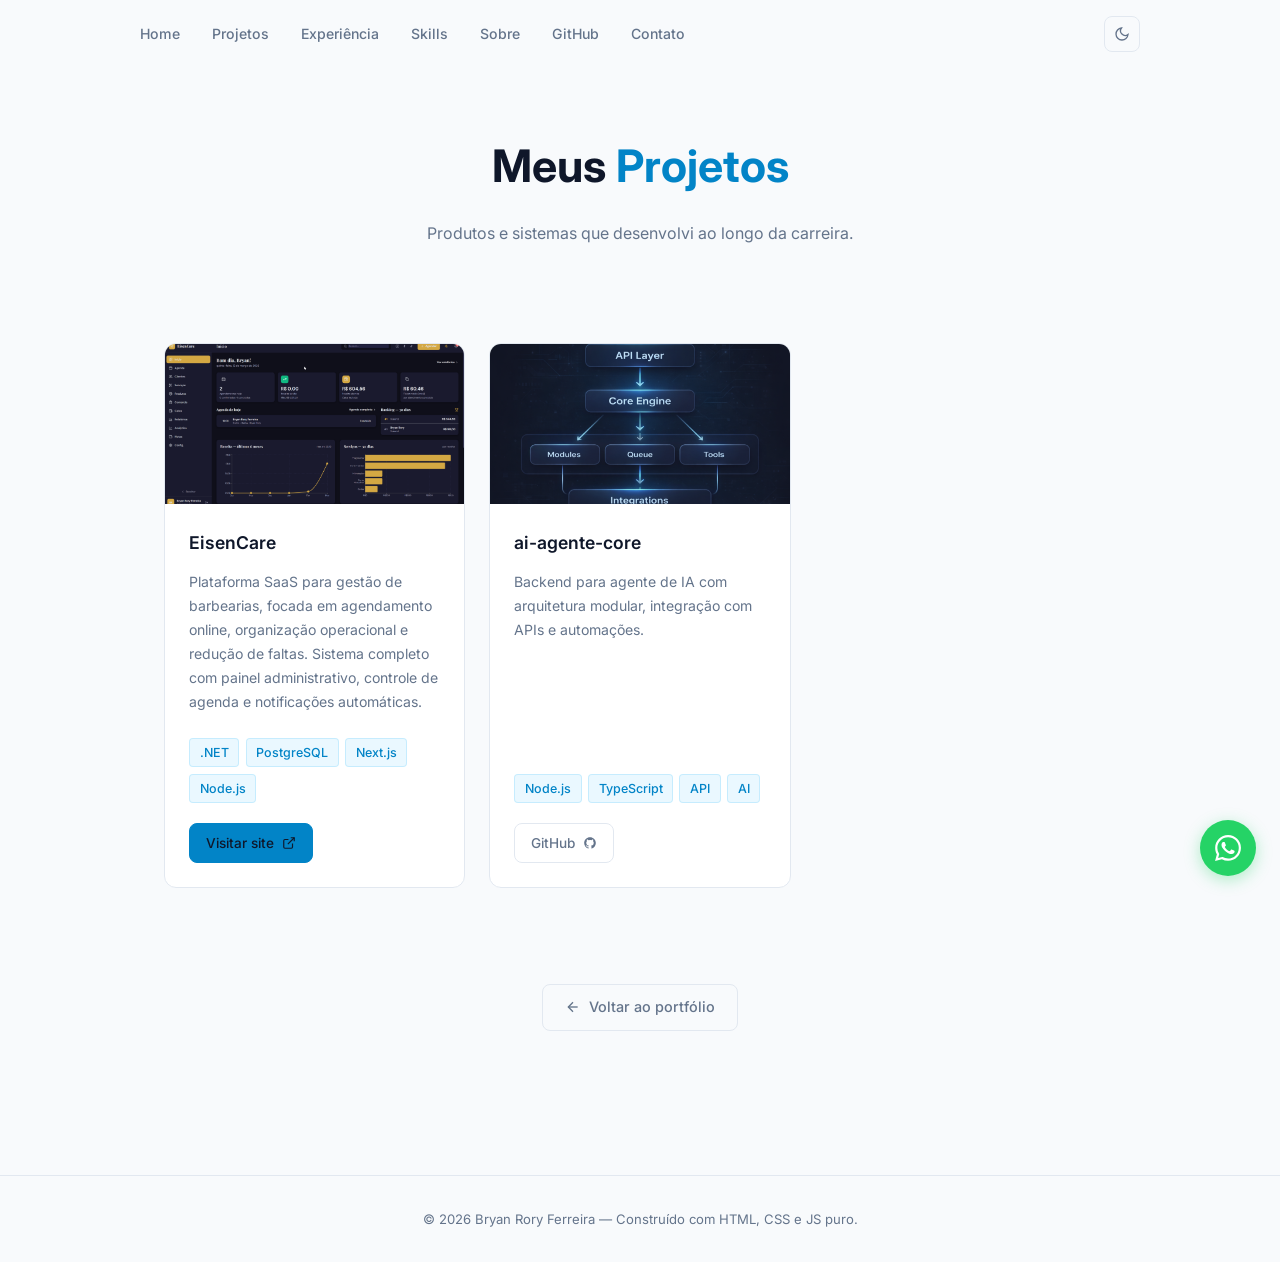
==== projetos.html @ 4fdbcd59 "Add Home link to navbar on all pages" ====
<!DOCTYPE html>
<html lang="pt-BR" data-theme="dark">
<head>
  <meta charset="UTF-8" />
  <meta name="viewport" content="width=device-width, initial-scale=1.0" />
  <meta name="description" content="Projetos de Bryan Rory Ferreira — Engenheiro de Software. Produtos SaaS, sistemas corporativos e mais." />
  <meta name="author" content="Bryan Rory Ferreira" />
  <meta name="keywords" content="projetos, portfólio, engenheiro de software, SaaS, EisenCare, .NET, Next.js, Bryan Rory Ferreira" />
  <meta name="robots" content="index, follow" />
  <link rel="canonical" href="https://bryanrory.github.io/projetos.html" />
  <meta property="og:title" content="Projetos — Bryan Rory Ferreira" />
  <meta property="og:description" content="Projetos de Bryan Rory Ferreira — Engenheiro de Software especializado em .NET, Delphi e SaaS." />
  <meta property="og:type" content="website" />
  <meta property="og:url" content="https://bryanrory.github.io/projetos.html" />
  <meta property="og:image" content="https://bryanrory.github.io/assets/foto.jpg" />
  <title>Projetos — Bryan Rory Ferreira</title>
  <link rel="stylesheet" href="style.css" />
  <link rel="preconnect" href="https://fonts.googleapis.com" />
  <link href="https://fonts.googleapis.com/css2?family=Inter:wght@300;400;500;600;700&display=swap" rel="stylesheet" />
</head>
<body>

  <!-- ===================== NAVBAR ===================== -->
  <nav class="navbar" id="navbar">
    <div class="nav-inner">
      <ul class="nav-links" id="nav-drawer" role="navigation" aria-label="Menu principal">
        <li><a href="index.html">Home</a></li>
        <li><a href="index.html#projetos">Projetos</a></li>
        <li><a href="index.html#experiencia">Experiência</a></li>
        <li><a href="index.html#competencias">Skills</a></li>
        <li><a href="index.html#sobre">Sobre</a></li>
        <li><a href="index.html#github">GitHub</a></li>
        <li><a href="index.html#contato">Contato</a></li>
      </ul>
      <div class="nav-actions">
        <button class="theme-toggle" id="theme-toggle" aria-label="Alternar tema"></button>
        <button class="hamburger" id="hamburger" aria-label="Abrir menu" aria-expanded="false" aria-controls="nav-drawer">
          <span></span><span></span><span></span>
        </button>
      </div>
    </div>
  </nav>
  <div class="nav-overlay" id="nav-overlay" aria-hidden="true"></div>

  <!-- ===================== PAGE HEADER ===================== -->
  <header class="page-header">
    <div class="container">

      <h1 class="fade-in">Meus <span class="highlight">Projetos</span></h1>
      <p class="fade-in">Produtos e sistemas que desenvolvi ao longo da carreira.</p>
    </div>
  </header>

  <!-- ===================== PROJETOS GRID ===================== -->
  <main>
    <section class="section" style="padding-top: 1rem;">
      <div class="container">
        <div class="projects-page-grid">

          <!-- ══════════════════════════════════════════════
               COMO ADICIONAR UM NOVO PROJETO:
               1. Copie um bloco <article class="project-card"> abaixo
               2. Substitua nome, descrição e tecnologias
               3. Se tiver imagem: salve em assets/projetos/nome.png
                  e atualize o src da <img>
               4. Se for produto comercial: use apenas "Visitar site"
               5. Se for open source: adicione botão "GitHub" com o link
               ══════════════════════════════════════════════ -->

          <!-- PROJETO 1 — EisenCare (produto comercial) -->
          <article class="project-card reveal">
            <a href="projetos/eisencare.html" class="project-card-link" aria-label="Ver detalhes do EisenCare"></a>
            <div class="project-img-wrap">
              <img
                src="assets/projetos/eisencare.png"
                alt="EisenCare — Plataforma SaaS para barbearias"
                class="project-img"
                onerror="this.style.display='none'"
              />
              <div class="project-img-placeholder"><span>EC</span></div>
            </div>
            <div class="project-body">
              <h2 class="project-name">EisenCare</h2>
              <p class="project-desc">
                Plataforma SaaS para gestão de barbearias, focada em agendamento online,
                organização operacional e redução de faltas. Sistema completo com painel
                administrativo, controle de agenda e notificações automáticas.
              </p>
              <div class="stack-tags">
                <span class="tag">.NET</span>
                <span class="tag">PostgreSQL</span>
                <span class="tag">Next.js</span>
                <span class="tag">Node.js</span>
              </div>
              <div class="project-links">
                <a href="https://eisencare.com" target="_blank" rel="noopener" class="btn btn-primary btn-sm">
                  Visitar site
                  <svg viewBox="0 0 24 24" fill="none" stroke="currentColor" stroke-width="2" width="14" height="14"><path d="M18 13v6a2 2 0 0 1-2 2H5a2 2 0 0 1-2-2V8a2 2 0 0 1 2-2h6"/><polyline points="15,3 21,3 21,9"/><line x1="10" y1="14" x2="21" y2="3"/></svg>
                </a>
              </div>
            </div>
          </article>

          <!-- PROJETO 2 — ai-agente-core -->
          <article class="project-card reveal">
            <a href="projetos/ai-agente-core.html" class="project-card-link" aria-label="Ver detalhes do ai-agente-core"></a>
            <div class="project-img-wrap">
              <img src="assets/projetos/ai-agente-core.png" alt="ai-agente-core" class="project-img" onerror="this.style.display='none'" />
              <div class="project-img-placeholder"><span>AC</span></div>
            </div>
            <div class="project-body">
              <h2 class="project-name">ai-agente-core</h2>
              <p class="project-desc">
                Backend para agente de IA com arquitetura modular, integração com APIs e automações.
              </p>
              <div class="stack-tags">
                <span class="tag">Node.js</span>
                <span class="tag">TypeScript</span>
                <span class="tag">API</span>
                <span class="tag">AI</span>
              </div>
              <div class="project-links">
                <a href="https://github.com/bryanrory/ai-agente-core" target="_blank" rel="noopener" class="btn btn-outline btn-sm">
                  GitHub
                  <svg viewBox="0 0 24 24" fill="currentColor" width="14" height="14"><path d="M12 2C6.477 2 2 6.477 2 12c0 4.418 2.865 8.166 6.839 9.489.5.09.682-.217.682-.483 0-.237-.009-.868-.013-1.703-2.782.604-3.369-1.34-3.369-1.34-.454-1.154-1.11-1.462-1.11-1.462-.908-.62.069-.608.069-.608 1.003.071 1.531 1.03 1.531 1.03.891 1.529 2.341 1.087 2.91.832.091-.647.349-1.086.635-1.337-2.22-.253-4.555-1.11-4.555-4.943 0-1.091.39-1.984 1.03-2.682-.103-.254-.447-1.27.098-2.646 0 0 .84-.269 2.75 1.025A9.578 9.578 0 0 1 12 6.836c.85.004 1.705.114 2.504.336 1.909-1.294 2.747-1.025 2.747-1.025.546 1.376.202 2.394.1 2.646.64.698 1.026 1.59 1.026 2.682 0 3.841-2.337 4.687-4.565 4.935.359.309.678.919.678 1.852 0 1.336-.012 2.415-.012 2.741 0 .269.18.579.688.481C19.138 20.161 22 16.416 22 12c0-5.523-4.477-10-10-10z"/></svg>
                </a>
              </div>
            </div>
          </article>

        </div>

        <!-- Voltar ao portfólio -->
        <div style="text-align:center; padding: 1rem 0 3rem;">
          <a href="index.html" class="btn btn-outline">
            <svg viewBox="0 0 24 24" fill="none" stroke="currentColor" stroke-width="2" width="16" height="16"><line x1="19" y1="12" x2="5" y2="12"/><polyline points="12,19 5,12 12,5"/></svg>
            Voltar ao portfólio
          </a>
        </div>
      </div>
    </section>
  </main>

  <!-- ===================== BOTÃO FLUTUANTE CONTATO ===================== -->
  <a href="https://wa.me/5547991633210" target="_blank" rel="noopener" class="fab-contact" aria-label="Falar no WhatsApp">
    <svg viewBox="0 0 24 24" fill="currentColor" width="26" height="26"><path d="M17.472 14.382c-.297-.149-1.758-.867-2.03-.967-.273-.099-.471-.148-.67.15-.197.297-.767.966-.94 1.164-.173.199-.347.223-.644.075-.297-.15-1.255-.463-2.39-1.475-.883-.788-1.48-1.761-1.653-2.059-.173-.297-.018-.458.13-.606.134-.133.298-.347.446-.52.149-.174.198-.298.298-.497.099-.198.05-.371-.025-.52-.075-.149-.669-1.612-.916-2.207-.242-.579-.487-.5-.669-.51-.173-.008-.371-.01-.57-.01-.198 0-.52.074-.792.372-.272.297-1.04 1.016-1.04 2.479 0 1.462 1.065 2.875 1.213 3.074.149.198 2.096 3.2 5.077 4.487.709.306 1.262.489 1.694.625.712.227 1.36.195 1.871.118.571-.085 1.758-.719 2.006-1.413.248-.694.248-1.289.173-1.413-.074-.124-.272-.198-.57-.347m-5.421 7.403h-.004a9.87 9.87 0 0 1-5.031-1.378l-.361-.214-3.741.982.998-3.648-.235-.374a9.86 9.86 0 0 1-1.51-5.26c.001-5.45 4.436-9.884 9.888-9.884 2.64 0 5.122 1.03 6.988 2.898a9.825 9.825 0 0 1 2.893 6.994c-.003 5.45-4.437 9.884-9.885 9.884m8.413-18.297A11.815 11.815 0 0 0 12.05 0C5.495 0 .16 5.335.157 11.892c0 2.096.547 4.142 1.588 5.945L.057 24l6.305-1.654a11.882 11.882 0 0 0 5.683 1.448h.005c6.554 0 11.89-5.335 11.893-11.893a11.821 11.821 0 0 0-3.48-8.413z"/></svg>
  </a>

  <!-- ===================== FOOTER ===================== -->
  <footer class="footer">
    <div class="container">
      <p>© <span id="year"></span> Bryan Rory Ferreira — Construído com HTML, CSS e JS puro.</p>
    </div>
  </footer>

  <script src="script.js"></script>
</body>
</html>
---- style.css ----
/* ============================================================
   style.css — Bryan Ferreira Portfolio
   Paleta: fundo #0f172a | cards #1e293b | texto #e2e8f0 | destaque #38bdf8
   ============================================================ */

/* ── Reset & Base ── */
*, *::before, *::after {
  box-sizing: border-box;
  margin: 0;
  padding: 0;
}

:root {
  --bg:        #0f172a;
  --bg-alt:    #111827;
  --card:      #1e293b;
  --card-hover:#243044;
  --border:    #334155;
  --text:      #e2e8f0;
  --text-muted:#94a3b8;
  --accent:    #38bdf8;
  --accent2:   #0ea5e9;
  --radius:    12px;
  --transition: 0.25s ease;
}

html {
  scroll-behavior: smooth;
}

body {
  font-family: 'Inter', system-ui, sans-serif;
  background-color: var(--bg);
  color: var(--text);
  line-height: 1.7;
  font-size: 16px;
  -webkit-font-smoothing: antialiased;
}

a {
  color: inherit;
  text-decoration: none;
}

ul {
  list-style: none;
}

img {
  max-width: 100%;
  display: block;
}

/* ── Scrollbar ── */
::-webkit-scrollbar { width: 6px; }
::-webkit-scrollbar-track { background: var(--bg); }
::-webkit-scrollbar-thumb { background: var(--border); border-radius: 3px; }

/* ── Container ── */
.container {
  max-width: 1000px;
  margin: 0 auto;
  padding: 0 1.5rem;
}

/* ── Sections ── */
.section {
  padding: 6rem 0;
}

.section-alt {
  background-color: var(--bg-alt);
}

.section-title {
  font-size: 1.75rem;
  font-weight: 700;
  margin-bottom: 3rem;
  position: relative;
  display: inline-block;
  color: var(--text);
}

.section-title::after {
  content: '';
  display: block;
  width: 40px;
  height: 3px;
  background: var(--accent);
  margin-top: 0.5rem;
  border-radius: 2px;
}

/* ── Highlight ── */
.highlight {
  color: var(--accent);
}

/* ── Buttons ── */
.btn {
  display: inline-flex;
  align-items: center;
  gap: 0.5rem;
  padding: 0.65rem 1.4rem;
  border-radius: 8px;
  font-size: 0.9rem;
  font-weight: 500;
  cursor: pointer;
  transition: all var(--transition);
  border: 1.5px solid transparent;
  white-space: nowrap;
}

.btn-primary {
  background: var(--accent);
  color: #0f172a;
  border-color: var(--accent);
}

.btn-primary:hover {
  background: var(--accent2);
  border-color: var(--accent2);
  transform: translateY(-2px);
  box-shadow: 0 6px 20px rgba(56, 189, 248, 0.25);
}

.btn-secondary {
  background: transparent;
  color: var(--text);
  border-color: var(--border);
}

.btn-secondary:hover {
  border-color: var(--accent);
  color: var(--accent);
  transform: translateY(-2px);
}

.btn-outline {
  background: transparent;
  color: var(--text-muted);
  border-color: var(--border);
}

.btn-outline:hover {
  border-color: var(--accent);
  color: var(--accent);
  transform: translateY(-2px);
}

/* WhatsApp — verde harmonizado com o tema escuro/claro */
.btn-whatsapp {
  background: transparent;
  color: #25d366;
  border-color: #25d366;
}

.btn-whatsapp:hover {
  background: #25d366;
  color: #0f172a;
  border-color: #25d366;
  transform: translateY(-2px);
  box-shadow: 0 6px 20px rgba(37, 211, 102, 0.25);
}

[data-theme="light"] .btn-whatsapp:hover {
  color: #fff;
}

.btn-sm {
  padding: 0.45rem 1rem;
  font-size: 0.85rem;
}

/* ── Tags / Pills ── */
.tag {
  display: inline-block;
  background: rgba(56, 189, 248, 0.1);
  color: var(--accent);
  border: 1px solid rgba(56, 189, 248, 0.2);
  border-radius: 4px;
  padding: 0.2rem 0.6rem;
  font-size: 0.78rem;
  font-weight: 500;
}

/* ── Reveal animation (scroll) ── */
.reveal {
  opacity: 0;
  transform: translateY(28px);
  transition: opacity 0.55s ease, transform 0.55s ease;
}

.reveal.visible {
  opacity: 1;
  transform: translateY(0);
}

.fade-in {
  animation: fadeInUp 0.8s ease forwards;
}

@keyframes fadeInUp {
  from { opacity: 0; transform: translateY(32px); }
  to   { opacity: 1; transform: translateY(0); }
}

/* ============================================================
   NAVBAR
   ============================================================ */
.navbar {
  position: fixed;
  top: 0;
  left: 0;
  right: 0;
  z-index: 100;
  padding: 1rem 1.5rem;
  transition: background var(--transition), box-shadow var(--transition);
}

.navbar.scrolled {
  background: rgba(15, 23, 42, 0.92);
  backdrop-filter: blur(12px);
  -webkit-backdrop-filter: blur(12px);
  box-shadow: 0 1px 0 var(--border);
}

.nav-inner {
  max-width: 1000px;
  margin: 0 auto;
  display: flex;
  align-items: center;
  justify-content: space-between;
}

.nav-logo {
  font-weight: 700;
  font-size: 1.1rem;
  color: var(--accent);
  letter-spacing: 0.05em;
}

.nav-links {
  display: flex;
  gap: 2rem;
}

.nav-links a {
  color: var(--text-muted);
  font-size: 0.88rem;
  font-weight: 500;
  transition: color var(--transition);
  position: relative;
}

.nav-links a::after {
  content: '';
  position: absolute;
  bottom: -3px;
  left: 0;
  width: 0;
  height: 2px;
  background: var(--accent);
  transition: width var(--transition);
}

.nav-links a:hover,
.nav-links a.active {
  color: var(--text);
}

.nav-links a:hover::after,
.nav-links a.active::after {
  width: 100%;
}

/* Hamburger (mobile) */
.hamburger {
  display: none;
  flex-direction: column;
  gap: 5px;
  background: none;
  border: none;
  cursor: pointer;
  padding: 4px;
  z-index: 201;
}

.hamburger span {
  display: block;
  width: 24px;
  height: 2px;
  background: var(--text);
  border-radius: 2px;
  transition: all var(--transition);
}

.hamburger.open span:nth-child(1) { transform: translateY(7px) rotate(45deg); }
.hamburger.open span:nth-child(2) { opacity: 0; }
.hamburger.open span:nth-child(3) { transform: translateY(-7px) rotate(-45deg); }

/* Drawer overlay */
.nav-overlay {
  position: fixed;
  inset: 0;
  background: rgba(0, 0, 0, 0.45);
  z-index: 199;
  opacity: 0;
  visibility: hidden;
  transition: opacity 0.3s ease, visibility 0.3s ease;
}

.nav-overlay.visible {
  opacity: 1;
  visibility: visible;
}

/* ============================================================
   HERO
   ============================================================ */
.hero {
  min-height: 100vh;
  display: flex;
  flex-direction: column;
  align-items: center;
  justify-content: center;
  padding: 6rem 1.5rem 4rem;
  position: relative;
  overflow: hidden;
}

/* Subtle gradient background */
.hero::before {
  content: '';
  position: absolute;
  top: -100px;
  right: -50px;
  width: 400px;
  height: 400px;
  background: radial-gradient(circle, rgba(56, 189, 248, 0.06) 0%, transparent 70%);
  pointer-events: none;
}

.hero-content {
  max-width: 1000px;
  width: 100%;
  display: flex;
  align-items: center;
  gap: 3.5rem;
}

/* Photo */
.hero-photo-wrap {
  position: relative;
  flex-shrink: 0;
  /* Dimensões explícitas garantem que o wrapper sempre reserve espaço no
     flex row, mesmo quando a <img> está display:none. Sem isso, o wrapper
     colapsa para 0x0 e o placeholder (position:absolute) flutua sobre o texto. */
  width: 160px;
  height: 160px;
}

.hero-photo {
  width: 160px;
  height: 160px;
  border-radius: 50%;
  object-fit: cover;
  border: 3px solid var(--accent);
  position: relative;
  z-index: 1;
}

/* Placeholder shown when photo is missing */
.hero-photo-placeholder {
  width: 160px;
  height: 160px;
  border-radius: 50%;
  background: var(--card);
  border: 3px solid var(--accent);
  display: flex;
  align-items: center;
  justify-content: center;
  font-size: 2rem;
  font-weight: 700;
  color: var(--accent);
  position: absolute;
  top: 0;
  left: 0;
  z-index: 0;
}

/* Hide placeholder if photo loaded */
.hero-photo:not([style*="display:none"]) ~ .hero-photo-placeholder,
.hero-photo:not([style*="display: none"]) ~ .hero-photo-placeholder {
  display: none;
}

/* Text */
.hero-name {
  font-size: clamp(2.2rem, 5vw, 3.2rem);
  font-weight: 700;
  line-height: 1.15;
  margin-bottom: 0.5rem;
}

.hero-tag {
  font-size: 1.1rem;
  color: var(--accent);
  font-weight: 600;
  margin-bottom: 0.25rem;
  letter-spacing: 0.03em;
}

.hero-subtag {
  font-size: 0.82rem;
  color: var(--text-muted);
  font-weight: 400;
  margin-bottom: 1rem;
  font-family: monospace;
  letter-spacing: 0.04em;
}

.hero-desc {
  font-size: 1rem;
  color: var(--text-muted);
  max-width: 520px;
  margin-bottom: 1.25rem;
  line-height: 1.6;
}

/* Authority stats row */
.hero-stats {
  display: flex;
  flex-wrap: wrap;
  align-items: center;
  gap: 0.5rem 0;
  margin-bottom: 2rem;
}

.hero-stat {
  font-size: 0.8rem;
  font-weight: 500;
  color: var(--accent);
  letter-spacing: 0.02em;
  white-space: nowrap;
}

.hero-stat:not(:last-child)::after {
  content: "•";
  margin: 0 0.75rem;
  color: var(--border);
  font-weight: 400;
}

.hero-btns {
  display: flex;
  flex-wrap: wrap;
  gap: 0.75rem;
}

/* Social links row below CTAs */
.hero-social-links {
  display: flex;
  align-items: center;
  gap: 0.75rem;
  margin-top: 1.5rem;
}

.hero-social-links a {
  color: var(--text-muted);
  font-size: 0.85rem;
  font-weight: 500;
  transition: color var(--transition);
  outline-offset: 3px;
}

.hero-social-links a:hover,
.hero-social-links a:focus-visible {
  color: var(--accent);
}

.hero-social-sep {
  color: var(--border);
  font-size: 0.85rem;
  user-select: none;
}

/* Scroll hint */
.hero-scroll-hint {
  position: absolute;
  bottom: 2rem;
  left: 50%;
  transform: translateX(-50%);
  display: flex;
  flex-direction: column;
  align-items: center;
  gap: 0.5rem;
  color: var(--text-muted);
  font-size: 0.72rem;
  letter-spacing: 0.1em;
  text-transform: uppercase;
  opacity: 0.5;
}

.scroll-line {
  width: 1px;
  height: 36px;
  background: linear-gradient(to bottom, var(--text-muted), transparent);
  animation: scrollPulse 1.8s ease-in-out infinite;
}

@keyframes scrollPulse {
  0%, 100% { opacity: 0.4; transform: scaleY(1); }
  50% { opacity: 1; transform: scaleY(1.15); }
}

/* ============================================================
   ABOUT
   ============================================================ */
.about-content {
  display: grid;
  grid-template-columns: 1fr 280px;
  gap: 2rem;
  align-items: start;
}

.about-card {
  background: var(--card);
  border: 1px solid var(--border);
  border-radius: var(--radius);
  padding: 2rem 2.5rem;
  display: flex;
  flex-direction: column;
  gap: 1rem;
}

.about-card p {
  color: var(--text-muted);
  line-height: 1.7;
}

.about-card strong {
  color: var(--text);
  font-weight: 600;
}

/* Stack visual */
.about-stack {
  background: var(--card);
  border: 1px solid var(--border);
  border-radius: var(--radius);
  padding: 1.5rem;
}

.about-stack-title {
  font-size: 0.78rem;
  font-weight: 600;
  color: var(--text-muted);
  text-transform: uppercase;
  letter-spacing: 0.08em;
  margin-bottom: 1rem;
}

.about-stack-grid {
  display: flex;
  flex-wrap: wrap;
  gap: 0.5rem;
}

.about-stack-item {
  font-size: 0.82rem;
  font-weight: 500;
  color: var(--accent);
  background: rgba(56, 189, 248, 0.08);
  border: 1px solid rgba(56, 189, 248, 0.2);
  border-radius: 6px;
  padding: 0.35rem 0.75rem;
}

/* ============================================================
   TIMELINE (Experiência)
   ============================================================ */
.timeline {
  position: relative;
  padding-left: 1.5rem;
}

.timeline::before {
  content: '';
  position: absolute;
  left: 0;
  top: 8px;
  bottom: 0;
  width: 2px;
  background: linear-gradient(to bottom, var(--accent), var(--border));
  border-radius: 1px;
}

.timeline-item {
  position: relative;
  margin-bottom: 2rem;
}

.timeline-item:last-child {
  margin-bottom: 0;
}

.timeline-dot {
  position: absolute;
  left: -1.625rem;
  top: 1.2rem;
  width: 10px;
  height: 10px;
  background: var(--accent);
  border-radius: 50%;
  border: 2px solid var(--bg-alt);
  z-index: 1;
}

.timeline-card {
  background: var(--card);
  border: 1px solid var(--border);
  border-radius: var(--radius);
  padding: 1.5rem 2rem;
  transition: border-color var(--transition), box-shadow var(--transition);
}

.timeline-card:hover {
  border-color: var(--accent);
  box-shadow: 0 0 0 1px rgba(56, 189, 248, 0.1);
}

.timeline-header {
  display: flex;
  align-items: flex-start;
  justify-content: space-between;
  gap: 1rem;
  margin-bottom: 1rem;
}

.timeline-role {
  font-size: 1.05rem;
  font-weight: 600;
  color: var(--text);
}

.timeline-company {
  font-size: 0.9rem;
  color: var(--accent);
  margin-top: 0.15rem;
}

.timeline-period {
  font-size: 0.82rem;
  color: var(--text-muted);
  white-space: nowrap;
  margin-top: 0.2rem;
  font-family: monospace;
}

.timeline-desc {
  list-style: none;
  margin-bottom: 1rem;
}

.timeline-desc li {
  color: var(--text-muted);
  font-size: 0.9rem;
  padding: 0.2rem 0;
  position: relative;
  padding-left: 1rem;
}

.timeline-desc li::before {
  content: '›';
  position: absolute;
  left: 0;
  color: var(--accent);
}

.stack-tags {
  display: flex;
  flex-wrap: wrap;
  gap: 0.4rem;
  margin-top: 0.75rem;
}

/* ============================================================
   PROJECTS
   ============================================================ */
.projects-grid {
  display: grid;
  grid-template-columns: repeat(auto-fill, minmax(300px, 1fr));
  gap: 1.5rem;
}

.project-card {
  background: var(--card);
  border: 1px solid var(--border);
  border-radius: var(--radius);
  overflow: hidden;
  transition: border-color var(--transition), transform var(--transition), box-shadow var(--transition);
  display: flex;
  flex-direction: column;
}

.project-card:hover {
  border-color: var(--accent);
  transform: translateY(-4px);
  box-shadow: 0 12px 32px rgba(0, 0, 0, 0.3);
}

.project-img-wrap {
  position: relative;
  height: 160px;
  overflow: hidden;
  background: var(--bg-alt);
}

.project-img {
  width: 100%;
  height: 100%;
  object-fit: cover;
  position: relative;
  z-index: 1;
}

.project-img-placeholder {
  position: absolute;
  inset: 0;
  display: flex;
  align-items: center;
  justify-content: center;
  background: linear-gradient(135deg, #1e293b 0%, #0f172a 100%);
  font-size: 2rem;
  font-weight: 700;
  color: var(--accent);
  opacity: 0.6;
  z-index: 0;
}

.project-body {
  padding: 1.5rem;
  display: flex;
  flex-direction: column;
  flex: 1;
  gap: 0.75rem;
}

.project-name {
  font-size: 1.1rem;
  font-weight: 600;
  color: var(--text);
}

.project-desc {
  font-size: 0.88rem;
  color: var(--text-muted);
  line-height: 1.7;
  flex: 1;
}

.project-links {
  display: flex;
  gap: 0.5rem;
  margin-top: 0.5rem;
}

/* ============================================================
   SKILLS
   ============================================================ */
.skills-grid {
  display: grid;
  grid-template-columns: repeat(auto-fill, minmax(260px, 1fr));
  gap: 1.25rem;
}

.skill-category {
  background: var(--card);
  border: 1px solid var(--border);
  border-radius: var(--radius);
  padding: 1.5rem;
  transition: border-color var(--transition);
}

.skill-category:hover {
  border-color: var(--accent);
}

.skill-cat-title {
  font-size: 0.9rem;
  font-weight: 600;
  color: var(--text-muted);
  margin-bottom: 1rem;
  text-transform: uppercase;
  letter-spacing: 0.08em;
  display: flex;
  align-items: center;
  gap: 0.4rem;
}

.skill-icon {
  color: var(--accent);
  font-size: 0.85rem;
}

.skill-list {
  display: flex;
  flex-wrap: wrap;
  gap: 0.5rem;
}

.skill-pill {
  display: inline-block;
  background: rgba(56, 189, 248, 0.08);
  color: var(--text);
  border: 1px solid var(--border);
  border-radius: 6px;
  padding: 0.3rem 0.75rem;
  font-size: 0.82rem;
  font-weight: 400;
  transition: all var(--transition);
}

.skill-pill:hover {
  background: rgba(56, 189, 248, 0.15);
  border-color: var(--accent);
  color: var(--accent);
}

/* ============================================================
   CONTACT
   ============================================================ */
.contact-card {
  background: var(--card);
  border: 1px solid var(--border);
  border-radius: var(--radius);
  padding: 2.5rem;
  max-width: 600px;
}

.contact-intro {
  color: var(--text-muted);
  margin-bottom: 2rem;
  line-height: 1.8;
}

.contact-links {
  display: flex;
  flex-direction: column;
  gap: 1rem;
}

.contact-item {
  display: flex;
  align-items: center;
  gap: 1rem;
  color: var(--text-muted);
  font-size: 0.92rem;
  transition: color var(--transition);
}

.contact-item:hover {
  color: var(--accent);
}

.contact-icon {
  width: 40px;
  height: 40px;
  background: var(--bg);
  border: 1px solid var(--border);
  border-radius: 8px;
  display: flex;
  align-items: center;
  justify-content: center;
  flex-shrink: 0;
  transition: border-color var(--transition);
}

.contact-item:hover .contact-icon {
  border-color: var(--accent);
}

/* ============================================================
   FOOTER
   ============================================================ */
.footer {
  padding: 2rem 1.5rem;
  text-align: center;
  border-top: 1px solid var(--border);
  color: var(--text-muted);
  font-size: 0.82rem;
}

/* ============================================================
   FLOATING CONTACT BUTTON (WhatsApp)
   ============================================================ */
.fab-contact {
  position: fixed;
  bottom: 1.5rem;
  right: 1.5rem;
  width: 56px;
  height: 56px;
  border-radius: 50%;
  background: #25d366;
  color: #fff;
  display: flex;
  align-items: center;
  justify-content: center;
  box-shadow: 0 4px 16px rgba(37, 211, 102, 0.35);
  z-index: 90;
  transition: transform 0.25s ease, box-shadow 0.25s ease;
}

.fab-contact:hover {
  transform: translateY(-3px) scale(1.08);
  box-shadow: 0 8px 24px rgba(37, 211, 102, 0.45);
}

.fab-contact:active {
  transform: scale(0.95);
}

/* ============================================================
   RESPONSIVE
   ============================================================ */
@media (max-width: 768px) {
  /* Drawer mobile */
  .nav-links {
    position: fixed;
    top: 0;
    right: -280px;
    width: 280px;
    height: 100%;
    background: var(--bg-alt);
    border-left: 1px solid var(--border);
    flex-direction: column;
    align-items: flex-start;
    justify-content: flex-start;
    gap: 0;
    padding: 5rem 2rem 2rem;
    z-index: 200;
    transition: right 0.3s cubic-bezier(0.4, 0, 0.2, 1);
    overflow-y: auto;
  }

  .nav-links.open {
    right: 0;
  }

  .nav-links li {
    width: 100%;
  }

  .nav-links a {
    display: block;
    padding: 0.85rem 0;
    font-size: 1.05rem;
    border-bottom: 1px solid var(--border);
    width: 100%;
  }

  .nav-links a::after {
    display: none;
  }

  .nav-links a:hover,
  .nav-links a.active {
    color: var(--accent);
  }

  .hamburger {
    display: flex;
  }

  /* Hero mobile */
  .hero-content {
    flex-direction: column;
    text-align: center;
    gap: 2rem;
  }

  .hero-desc {
    max-width: 100%;
  }

  .hero-stats {
    justify-content: center;
  }

  .hero-btns {
    justify-content: center;
  }

  .hero-photo-wrap {
    width: 120px;
    height: 120px;
  }

  .hero-photo,
  .hero-photo-placeholder {
    width: 120px;
    height: 120px;
  }

  /* Timeline mobile */
  .timeline-header {
    flex-direction: column;
  }

  /* About card mobile */
  .about-content {
    grid-template-columns: 1fr;
  }

  .about-card {
    padding: 1.5rem;
  }

  /* Contact card mobile */
  .contact-card {
    padding: 1.5rem;
  }

  .section {
    padding: 4rem 0;
  }
}

@media (max-width: 480px) {
  .hero-name {
    font-size: 2rem;
  }

  .btn {
    font-size: 0.82rem;
    padding: 0.55rem 1.1rem;
  }
}

/* ============================================================
   LIGHT MODE — sobrescreve as variáveis do :root
   ============================================================ */
[data-theme="light"] {
  --bg:        #f8fafc;
  --bg-alt:    #f1f5f9;
  --card:      #ffffff;
  --card-hover:#f8fafc;
  --border:    #e2e8f0;
  --text:      #0f172a;
  --text-muted:#64748b;
  --accent:    #0284c7;
  --accent2:   #0369a1;
}

/* Transição suave ao trocar de tema */
html {
  transition: background-color 0.3s ease;
}

body,
.navbar,
.about-card,
.about-stack,
.timeline-card,
.project-card,
.skill-category,
.contact-card,
.contact-icon,
.section-alt {
  transition:
    background-color 0.3s ease,
    color 0.3s ease,
    border-color 0.3s ease,
    box-shadow 0.3s ease;
}

/* Navbar scrolled no light mode */
[data-theme="light"] .navbar.scrolled {
  background: rgba(248, 250, 252, 0.92);
  box-shadow: 0 1px 0 var(--border);
}

/* Drawer mobile no light mode */
@media (max-width: 768px) {
  [data-theme="light"] .nav-links {
    background: var(--bg-alt);
  }
}

/* Scrollbar light mode */
[data-theme="light"] ::-webkit-scrollbar-track { background: var(--bg-alt); }
[data-theme="light"] ::-webkit-scrollbar-thumb { background: var(--border); }

/* ============================================================
   THEME TOGGLE BUTTON
   ============================================================ */
.nav-actions {
  display: flex;
  align-items: center;
  gap: 0.5rem;
}

.theme-toggle {
  width: 36px;
  height: 36px;
  border-radius: 8px;
  background: transparent;
  border: 1.5px solid var(--border);
  color: var(--text-muted);
  cursor: pointer;
  display: flex;
  align-items: center;
  justify-content: center;
  transition: all var(--transition);
  flex-shrink: 0;
}

.theme-toggle:hover {
  border-color: var(--accent);
  color: var(--accent);
  background: rgba(56, 189, 248, 0.08);
}

[data-theme="light"] .theme-toggle:hover {
  background: rgba(2, 132, 199, 0.08);
}

/* ============================================================
   "VER TODOS OS PROJETOS" LINK
   ============================================================ */
.projects-more {
  text-align: center;
  margin-top: 2.5rem;
}

/* ============================================================
   PÁGINA PROJETOS (projetos.html)
   ============================================================ */
.page-header {
  padding: 8rem 1.5rem 3rem;
  text-align: center;
}

.page-header-tag {
  font-size: 0.88rem;
  color: var(--accent);
  font-family: monospace;
  margin-bottom: 0.75rem;
}

.page-header h1 {
  font-size: clamp(1.8rem, 4vw, 2.8rem);
  font-weight: 700;
  margin-bottom: 1rem;
}

.page-header p {
  color: var(--text-muted);
  max-width: 500px;
  margin: 0 auto;
}

.projects-page-grid {
  display: grid;
  grid-template-columns: repeat(auto-fill, minmax(300px, 1fr));
  gap: 1.5rem;
  padding: 2rem 0 5rem;
}

/* ============================================================
   PROJECT DETAIL PAGE (vertical layout)
   ============================================================ */
.project-detail-grid {
  display: grid;
  grid-template-columns: 1.4fr 1fr;
  gap: 2.5rem;
  align-items: start;
}

.project-detail-left,
.project-detail-right {
  display: flex;
  flex-direction: column;
  gap: 1.25rem;
}

@media (max-width: 768px) {
  .project-detail-grid {
    grid-template-columns: 1fr;
    gap: 2rem;
  }
}

.project-detail-subtitle {
  font-size: 1rem;
  font-weight: 600;
  color: var(--text);
}

.project-detail-desc {
  color: var(--text-muted);
  line-height: 1.7;
  font-size: 0.95rem;
}

.project-detail-features {
  list-style: none;
  display: flex;
  flex-direction: column;
  gap: 0.4rem;
}

.project-detail-features li {
  color: var(--text-muted);
  font-size: 0.9rem;
  padding-left: 1rem;
  position: relative;
}

.project-detail-features li::before {
  content: '›';
  position: absolute;
  left: 0;
  color: var(--accent);
}

.project-detail-actions {
  display: flex;
  flex-wrap: wrap;
  gap: 0.75rem;
  margin-top: 1rem;
}

/* Wider container for carousel */
.container-wide {
  max-width: 1200px;
  margin: 0 auto;
  padding: 0 1.5rem;
}

/* Clickable project card overlay */
.project-card-link {
  position: absolute;
  inset: 0;
  z-index: 2;
}

.project-card-link:focus-visible {
  outline: 2px solid var(--accent);
  outline-offset: -2px;
  border-radius: var(--radius);
}

.project-card {
  position: relative;
}

.project-card .project-links {
  position: relative;
  z-index: 3;
}

/* ============================================================
   PROJECT CAROUSEL (image slider in detail page)
   ============================================================ */
.project-carousel {
  position: relative;
  user-select: none;
}

.carousel-slides {
  position: relative;
  overflow: hidden;
  border-radius: var(--radius);
  background: var(--bg-alt);
  border: 1px solid var(--border);
  box-shadow: 0 8px 32px rgba(0, 0, 0, 0.2);
}

.carousel-slide {
  display: none;
}

.carousel-slide.active {
  display: block;
}

.carousel-slide img {
  width: 100%;
  display: block;
  cursor: pointer;
  transition: transform 0.3s ease;
}

.carousel-slide img:hover {
  transform: scale(1.015);
}

.carousel-btn {
  position: absolute;
  top: calc(50% - 22px);
  width: 44px;
  height: 44px;
  border-radius: 50%;
  background: rgba(15, 23, 42, 0.75);
  border: 1px solid var(--border);
  color: var(--text);
  cursor: pointer;
  display: flex;
  align-items: center;
  justify-content: center;
  transition: all var(--transition);
  z-index: 2;
}

.carousel-btn:hover {
  background: var(--accent);
  color: #0f172a;
  border-color: var(--accent);
  transform: scale(1.1);
}

.carousel-prev {
  left: 0.75rem;
}

.carousel-next {
  right: 0.75rem;
}

.carousel-footer {
  margin-top: 1rem;
}

.carousel-dots {
  display: flex;
  justify-content: center;
  gap: 0.5rem;
}

.carousel-dot {
  width: 8px;
  height: 8px;
  border-radius: 50%;
  background: var(--border);
  border: none;
  cursor: pointer;
  padding: 0;
  transition: all var(--transition);
}

.carousel-dot.active {
  background: var(--accent);
  transform: scale(1.3);
}

.carousel-caption {
  font-size: 0.85rem;
  color: var(--text-muted);
  text-align: center;
  margin-top: 0.5rem;
}

[data-theme="light"] .carousel-btn {
  background: rgba(255, 255, 255, 0.85);
}

/* ============================================================
   LIGHTBOX (fullscreen image viewer)
   ============================================================ */
.lightbox {
  position: fixed;
  inset: 0;
  z-index: 1000;
  background: rgba(0, 0, 0, 0.92);
  display: flex;
  flex-direction: column;
  align-items: center;
  justify-content: center;
  padding: 2rem;
  opacity: 0;
  visibility: hidden;
  transition: opacity 0.3s ease, visibility 0.3s ease;
}

.lightbox.open {
  opacity: 1;
  visibility: visible;
}

.lightbox-img {
  max-width: 92vw;
  max-height: 82vh;
  object-fit: contain;
  border-radius: var(--radius);
  box-shadow: 0 16px 64px rgba(0, 0, 0, 0.5);
  transform: scale(0.92);
  transition: transform 0.3s ease;
}

.lightbox.open .lightbox-img {
  transform: scale(1);
}

.lightbox-caption {
  color: #e2e8f0;
  font-size: 0.9rem;
  margin-top: 1rem;
  text-align: center;
}

.lightbox-close {
  position: absolute;
  top: 1.25rem;
  right: 1.25rem;
  width: 44px;
  height: 44px;
  border-radius: 50%;
  background: rgba(255, 255, 255, 0.1);
  border: 1px solid rgba(255, 255, 255, 0.2);
  color: #e2e8f0;
  cursor: pointer;
  display: flex;
  align-items: center;
  justify-content: center;
  transition: all var(--transition);
  z-index: 1001;
}

.lightbox-close:hover {
  background: rgba(255, 255, 255, 0.2);
  transform: scale(1.1);
}

/* ============================================================
   GITHUB SECTION
   ============================================================ */
.github-repo-header {
  display: flex;
  align-items: center;
  gap: 0.5rem;
  margin-bottom: 0;
}

.github-repo-icon {
  color: var(--text-muted);
  flex-shrink: 0;
}

.github-repo-meta {
  display: flex;
  flex-wrap: wrap;
  align-items: center;
  gap: 0.75rem;
  font-size: 0.8rem;
  color: var(--text-muted);
}

.github-lang {
  display: flex;
  align-items: center;
  gap: 0.35rem;
}

.github-lang-dot {
  width: 10px;
  height: 10px;
  border-radius: 50%;
  display: inline-block;
  flex-shrink: 0;
}

.github-stars {
  display: flex;
  align-items: center;
  gap: 0.3rem;
}

.github-updated {
  display: flex;
  align-items: center;
  gap: 0.3rem;
  flex-wrap: wrap;
}

.github-commit-msg {
  font-style: italic;
  opacity: 0.7;
  font-size: 0.76rem;
  max-width: 180px;
  overflow: hidden;
  text-overflow: ellipsis;
  white-space: nowrap;
}

.github-loading {
  grid-column: 1 / -1;
  text-align: center;
  color: var(--text-muted);
  font-size: 0.9rem;
  padding: 3rem 0;
  opacity: 0.7;
}

.github-error {
  grid-column: 1 / -1;
  text-align: center;
  color: var(--text-muted);
  font-size: 0.9rem;
  padding: 3rem 0;
}
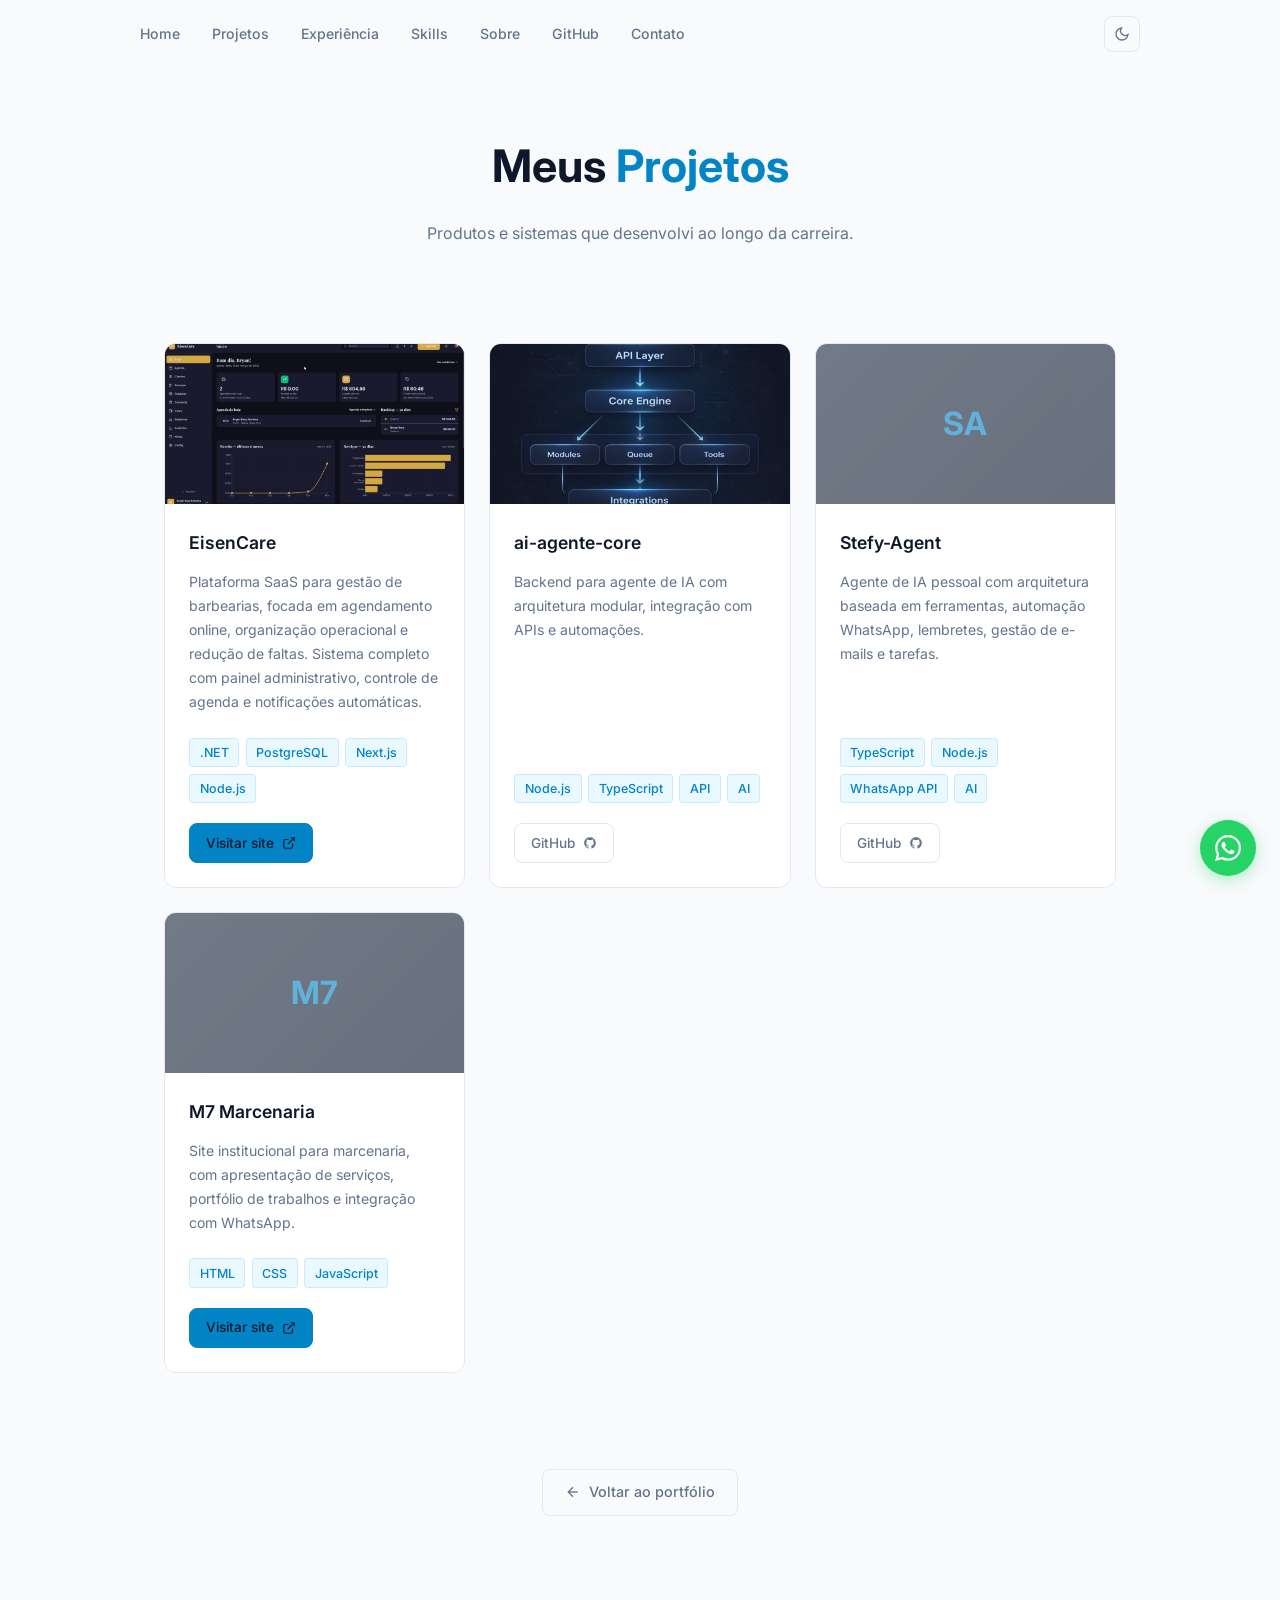
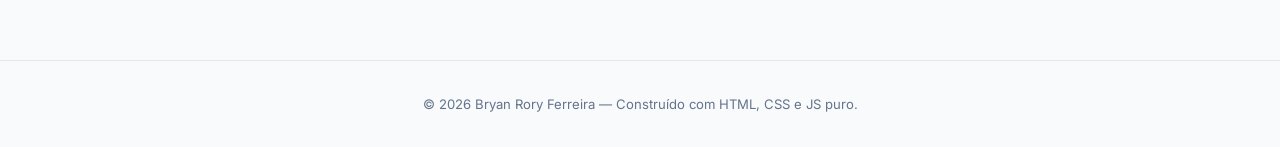
==== commit 4ff81626: "Add Stefy-Agent and M7 Marcenaria projects to portfolio" ====
--- a/projetos.html
+++ b/projetos.html
@@ -128,6 +128,61 @@
             </div>
           </article>
 
+          <!-- PROJETO 3 — Stefy-Agent (open source) -->
+          <article class="project-card reveal">
+            <a href="projetos/stefy-agent.html" class="project-card-link" aria-label="Ver detalhes do Stefy-Agent"></a>
+            <div class="project-img-wrap">
+              <img src="assets/projetos/stefy-agent.png" alt="Stefy-Agent" class="project-img" onerror="this.style.display='none'" />
+              <div class="project-img-placeholder"><span>SA</span></div>
+            </div>
+            <div class="project-body">
+              <h2 class="project-name">Stefy-Agent</h2>
+              <p class="project-desc">
+                Agente de IA pessoal com arquitetura baseada em ferramentas, automação WhatsApp,
+                lembretes, gestão de e-mails e tarefas.
+              </p>
+              <div class="stack-tags">
+                <span class="tag">TypeScript</span>
+                <span class="tag">Node.js</span>
+                <span class="tag">WhatsApp API</span>
+                <span class="tag">AI</span>
+              </div>
+              <div class="project-links">
+                <a href="https://github.com/bryanrory/Stefy-Agent" target="_blank" rel="noopener" class="btn btn-outline btn-sm">
+                  GitHub
+                  <svg viewBox="0 0 24 24" fill="currentColor" width="14" height="14"><path d="M12 2C6.477 2 2 6.477 2 12c0 4.418 2.865 8.166 6.839 9.489.5.09.682-.217.682-.483 0-.237-.009-.868-.013-1.703-2.782.604-3.369-1.34-3.369-1.34-.454-1.154-1.11-1.462-1.11-1.462-.908-.62.069-.608.069-.608 1.003.071 1.531 1.03 1.531 1.03.891 1.529 2.341 1.087 2.91.832.091-.647.349-1.086.635-1.337-2.22-.253-4.555-1.11-4.555-4.943 0-1.091.39-1.984 1.03-2.682-.103-.254-.447-1.27.098-2.646 0 0 .84-.269 2.75 1.025A9.578 9.578 0 0 1 12 6.836c.85.004 1.705.114 2.504.336 1.909-1.294 2.747-1.025 2.747-1.025.546 1.376.202 2.394.1 2.646.64.698 1.026 1.59 1.026 2.682 0 3.841-2.337 4.687-4.565 4.935.359.309.678.919.678 1.852 0 1.336-.012 2.415-.012 2.741 0 .269.18.579.688.481C19.138 20.161 22 16.416 22 12c0-5.523-4.477-10-10-10z"/></svg>
+                </a>
+              </div>
+            </div>
+          </article>
+
+          <!-- PROJETO 4 — M7 Marcenaria (produto comercial) -->
+          <article class="project-card reveal">
+            <a href="projetos/m7marcenaria.html" class="project-card-link" aria-label="Ver detalhes do M7 Marcenaria"></a>
+            <div class="project-img-wrap">
+              <img src="assets/projetos/m7marcenaria.png" alt="M7 Marcenaria — Site institucional" class="project-img" onerror="this.style.display='none'" />
+              <div class="project-img-placeholder"><span>M7</span></div>
+            </div>
+            <div class="project-body">
+              <h2 class="project-name">M7 Marcenaria</h2>
+              <p class="project-desc">
+                Site institucional para marcenaria, com apresentação de serviços,
+                portfólio de trabalhos e integração com WhatsApp.
+              </p>
+              <div class="stack-tags">
+                <span class="tag">HTML</span>
+                <span class="tag">CSS</span>
+                <span class="tag">JavaScript</span>
+              </div>
+              <div class="project-links">
+                <a href="https://m7marcenaria.com" target="_blank" rel="noopener" class="btn btn-primary btn-sm">
+                  Visitar site
+                  <svg viewBox="0 0 24 24" fill="none" stroke="currentColor" stroke-width="2" width="14" height="14"><path d="M18 13v6a2 2 0 0 1-2 2H5a2 2 0 0 1-2-2V8a2 2 0 0 1 2-2h6"/><polyline points="15,3 21,3 21,9"/><line x1="10" y1="14" x2="21" y2="3"/></svg>
+                </a>
+              </div>
+            </div>
+          </article>
+
         </div>
 
         <!-- Voltar ao portfólio -->
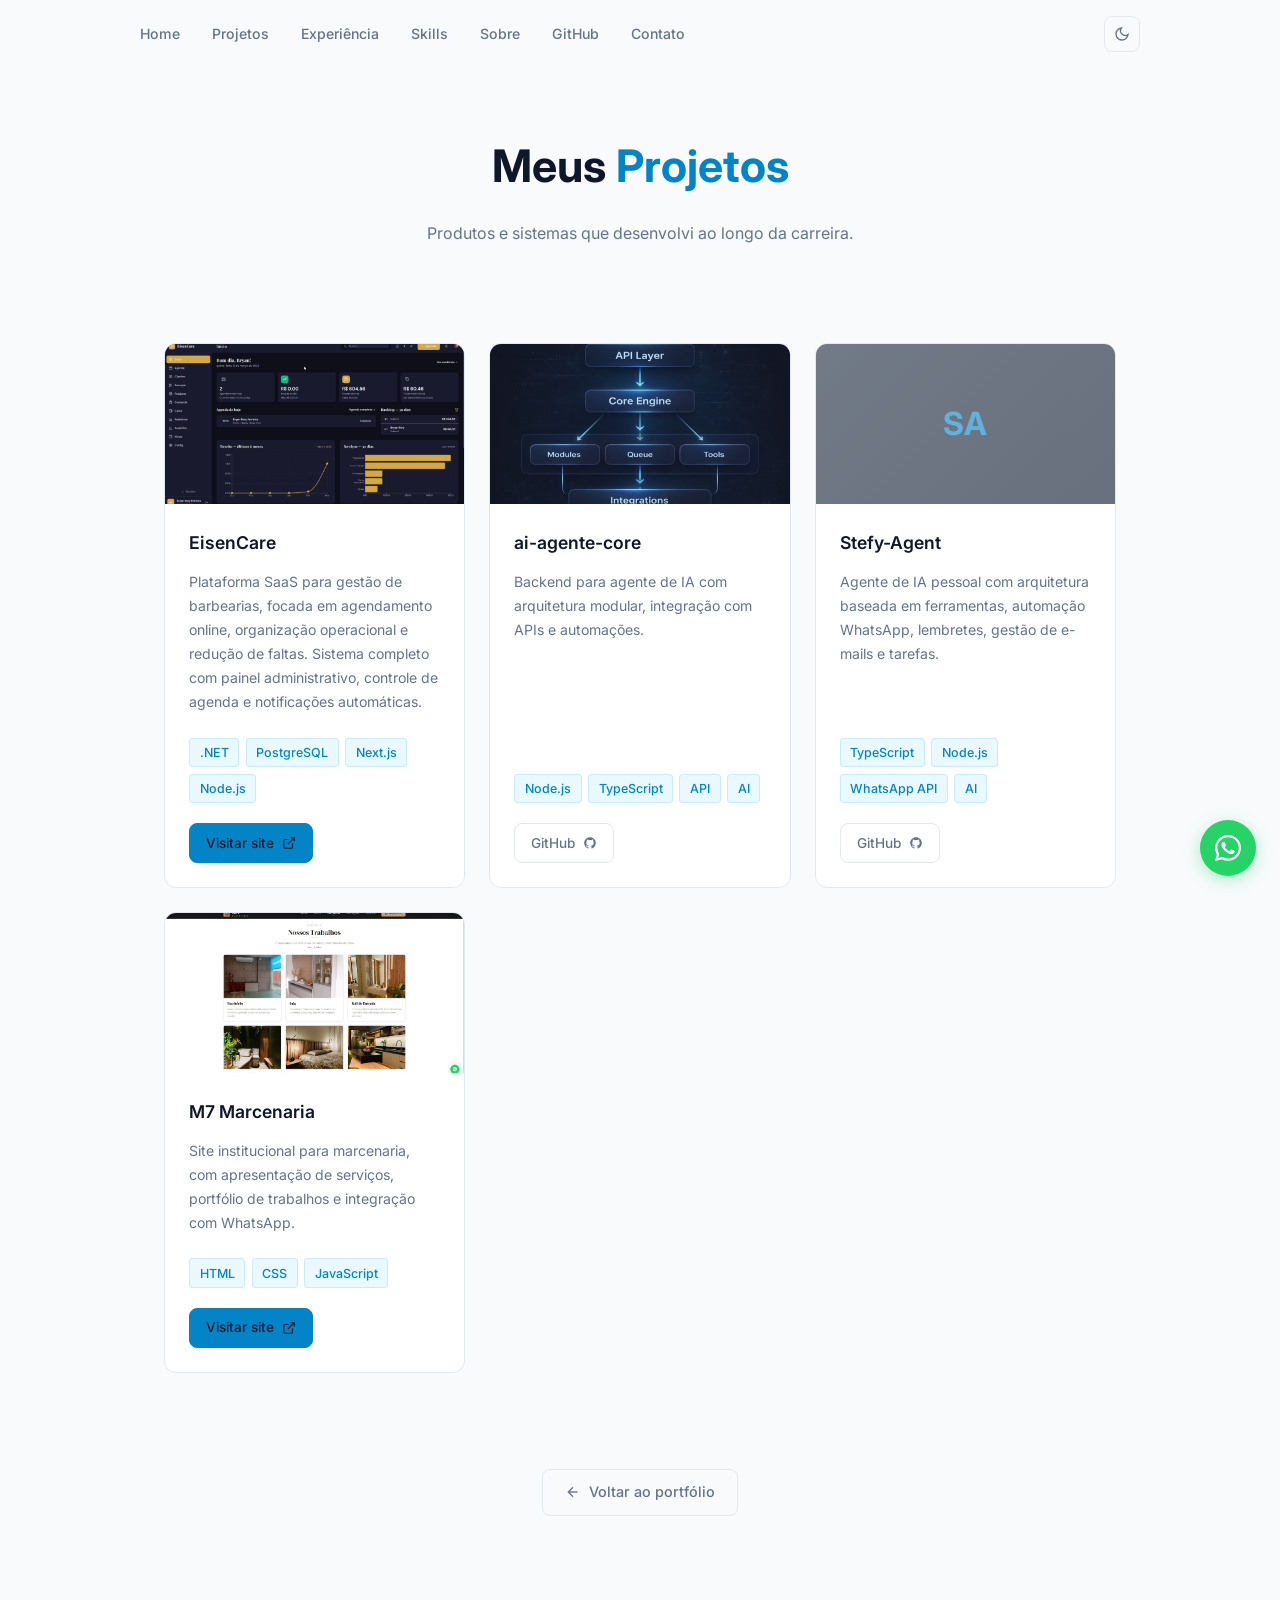
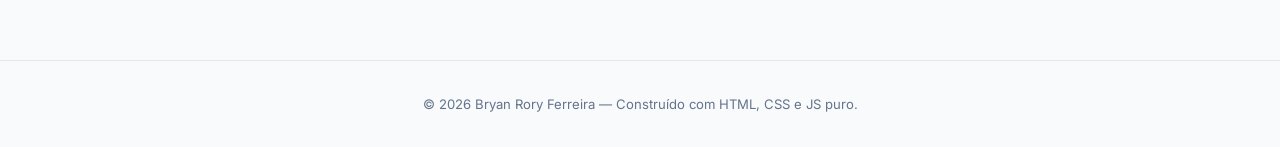
==== commit 6c11f054: "Add M7 Marcenaria carousel with portfolio and reviews screenshots" ====
--- a/projetos.html
+++ b/projetos.html
@@ -160,7 +160,7 @@
           <article class="project-card reveal">
             <a href="projetos/m7marcenaria.html" class="project-card-link" aria-label="Ver detalhes do M7 Marcenaria"></a>
             <div class="project-img-wrap">
-              <img src="assets/projetos/m7marcenaria.png" alt="M7 Marcenaria — Site institucional" class="project-img" onerror="this.style.display='none'" />
+              <img src="assets/projetos/m7marcenaria/portfolio-trabalhos.jpg" alt="M7 Marcenaria — Site institucional" class="project-img" onerror="this.style.display='none'" />
               <div class="project-img-placeholder"><span>M7</span></div>
             </div>
             <div class="project-body">
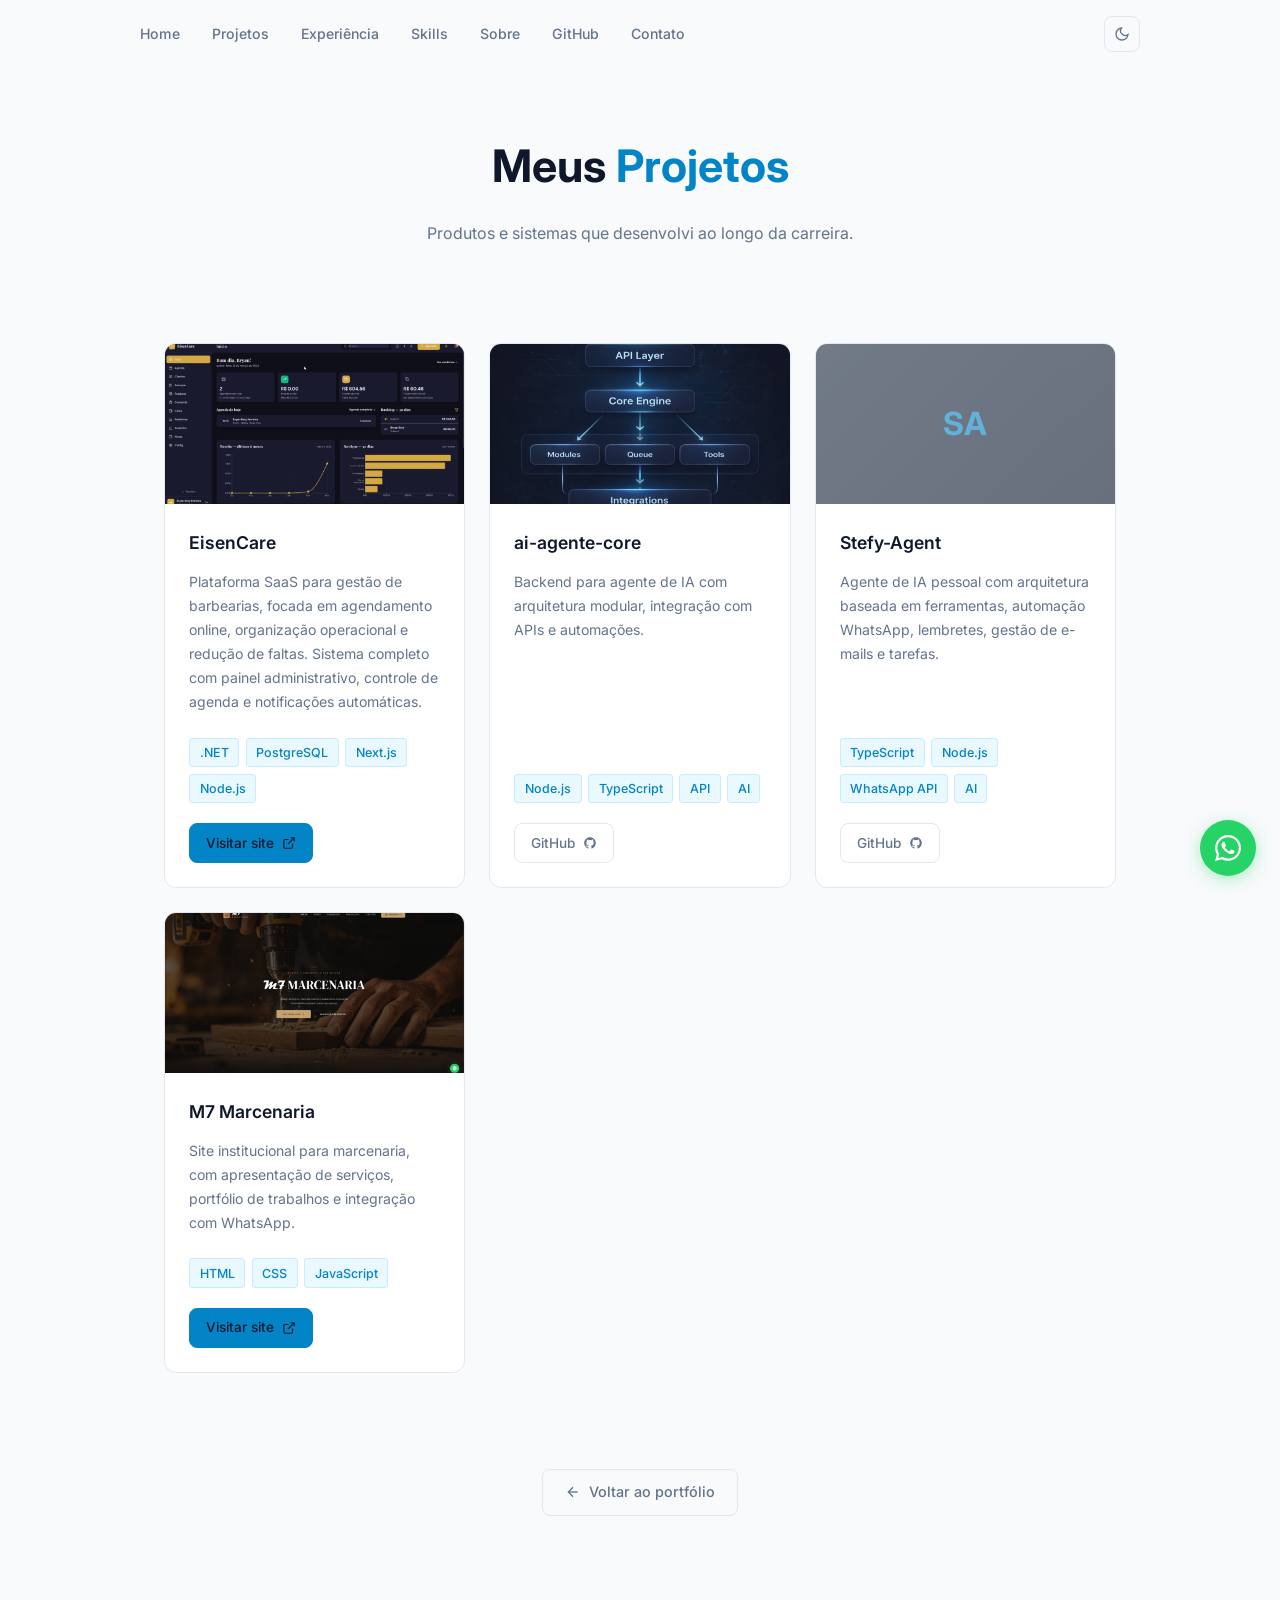
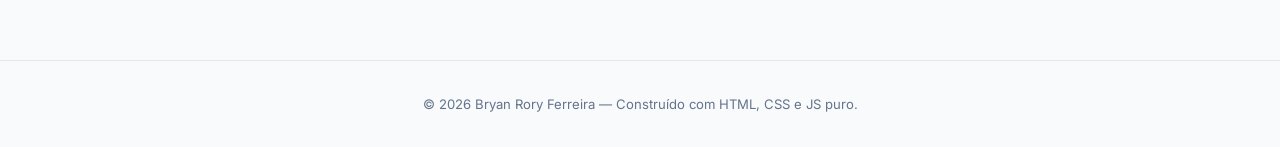
==== commit 5b98c0be: "Set m7marcenaria.png as main image in carousel and cards" ====
--- a/projetos.html
+++ b/projetos.html
@@ -160,7 +160,7 @@
           <article class="project-card reveal">
             <a href="projetos/m7marcenaria.html" class="project-card-link" aria-label="Ver detalhes do M7 Marcenaria"></a>
             <div class="project-img-wrap">
-              <img src="assets/projetos/m7marcenaria/portfolio-trabalhos.jpg" alt="M7 Marcenaria — Site institucional" class="project-img" onerror="this.style.display='none'" />
+              <img src="assets/projetos/m7marcenaria/m7marcenaria.png" alt="M7 Marcenaria — Site institucional" class="project-img" onerror="this.style.display='none'" />
               <div class="project-img-placeholder"><span>M7</span></div>
             </div>
             <div class="project-body">
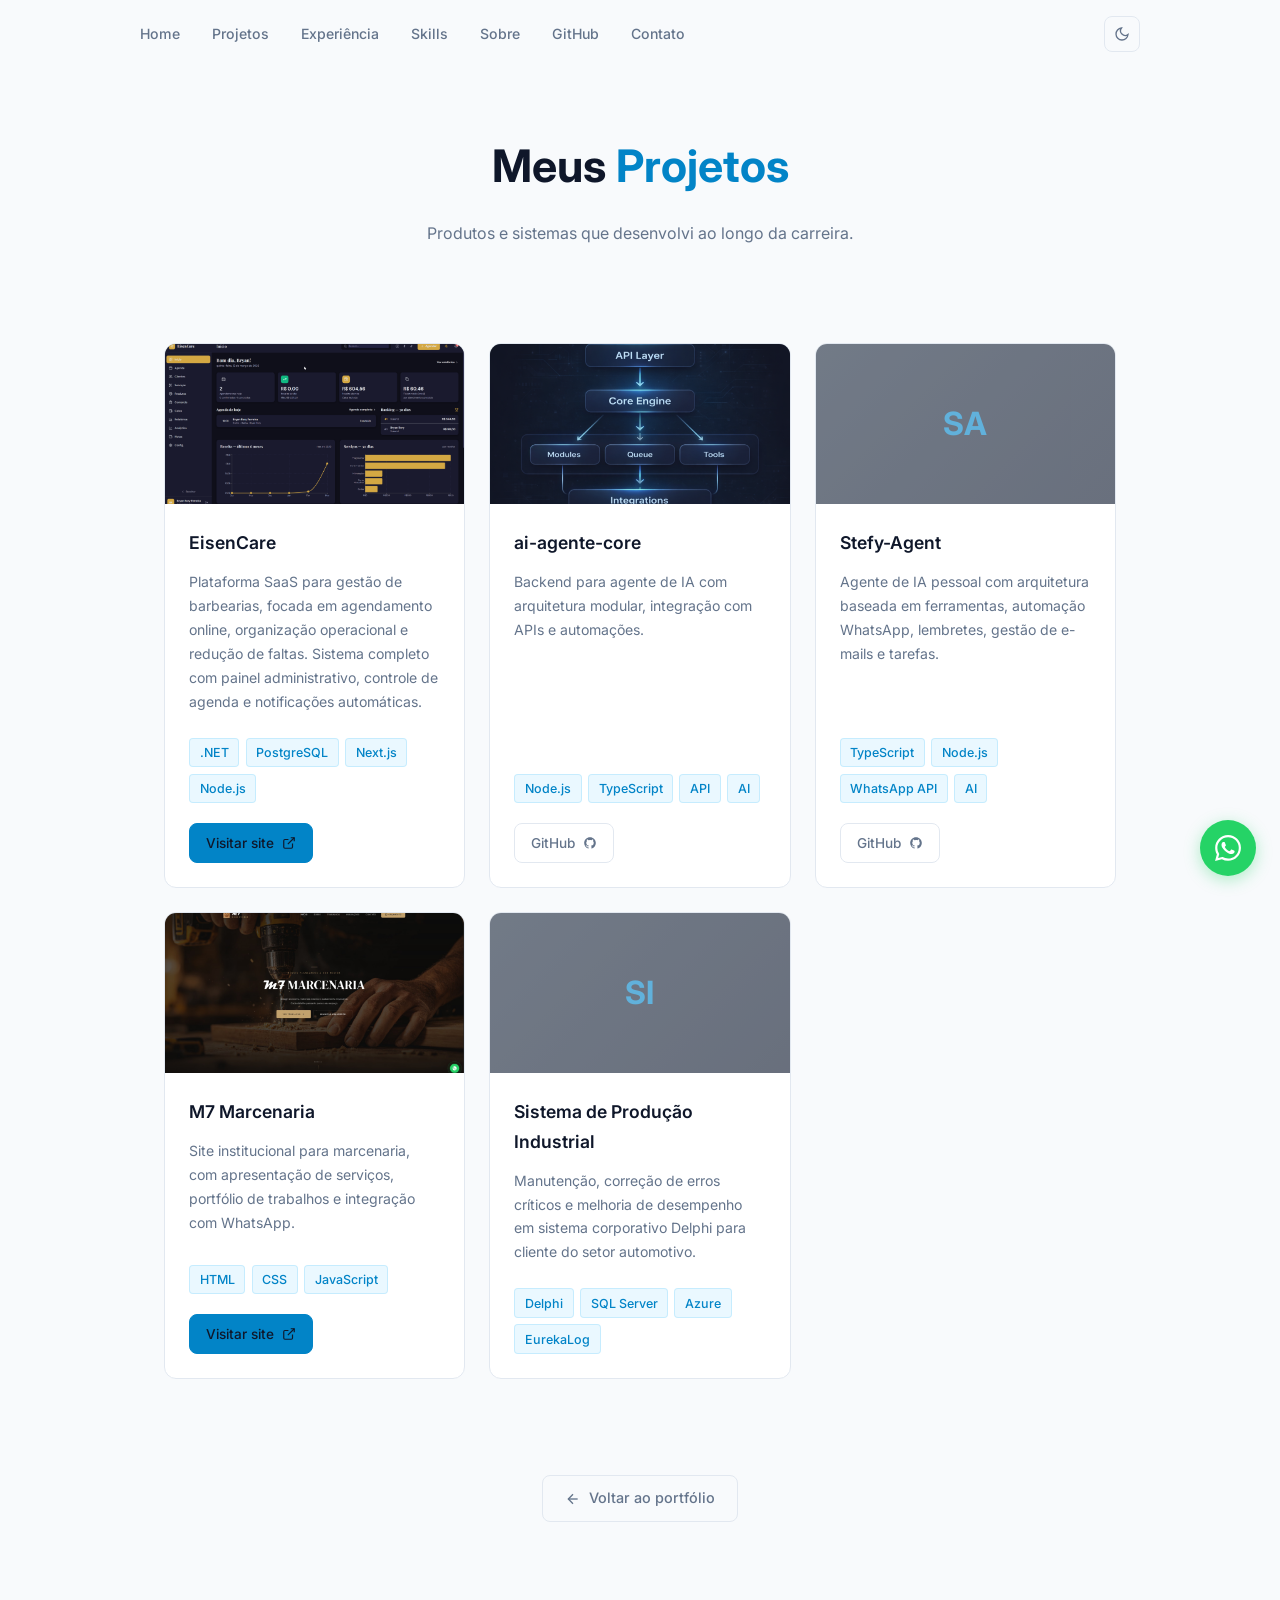
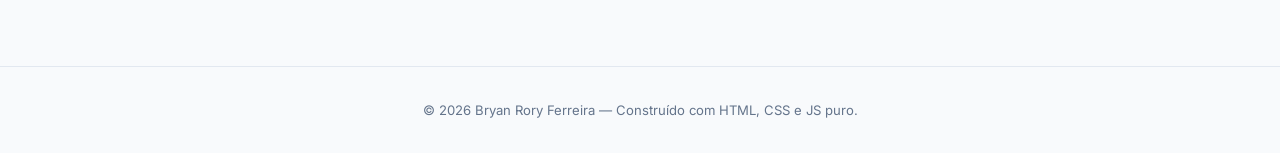
==== commit a643dcdb: "Add Sistema de Producao Industrial project (automotive client)" ====
--- a/projetos.html
+++ b/projetos.html
@@ -183,6 +183,28 @@
             </div>
           </article>
 
+          <!-- PROJETO 5 — Sistema de Produção Industrial (cliente terceiro) -->
+          <article class="project-card reveal">
+            <a href="projetos/sistema-industrial.html" class="project-card-link" aria-label="Ver detalhes do Sistema de Produção Industrial"></a>
+            <div class="project-img-wrap">
+              <img src="assets/projetos/sistema-industrial/principal.png" alt="Sistema de Produção Industrial" class="project-img" onerror="this.style.display='none'" />
+              <div class="project-img-placeholder"><span>SI</span></div>
+            </div>
+            <div class="project-body">
+              <h2 class="project-name">Sistema de Produção Industrial</h2>
+              <p class="project-desc">
+                Manutenção, correção de erros críticos e melhoria de desempenho em
+                sistema corporativo Delphi para cliente do setor automotivo.
+              </p>
+              <div class="stack-tags">
+                <span class="tag">Delphi</span>
+                <span class="tag">SQL Server</span>
+                <span class="tag">Azure</span>
+                <span class="tag">EurekaLog</span>
+              </div>
+            </div>
+          </article>
+
         </div>
 
         <!-- Voltar ao portfólio -->
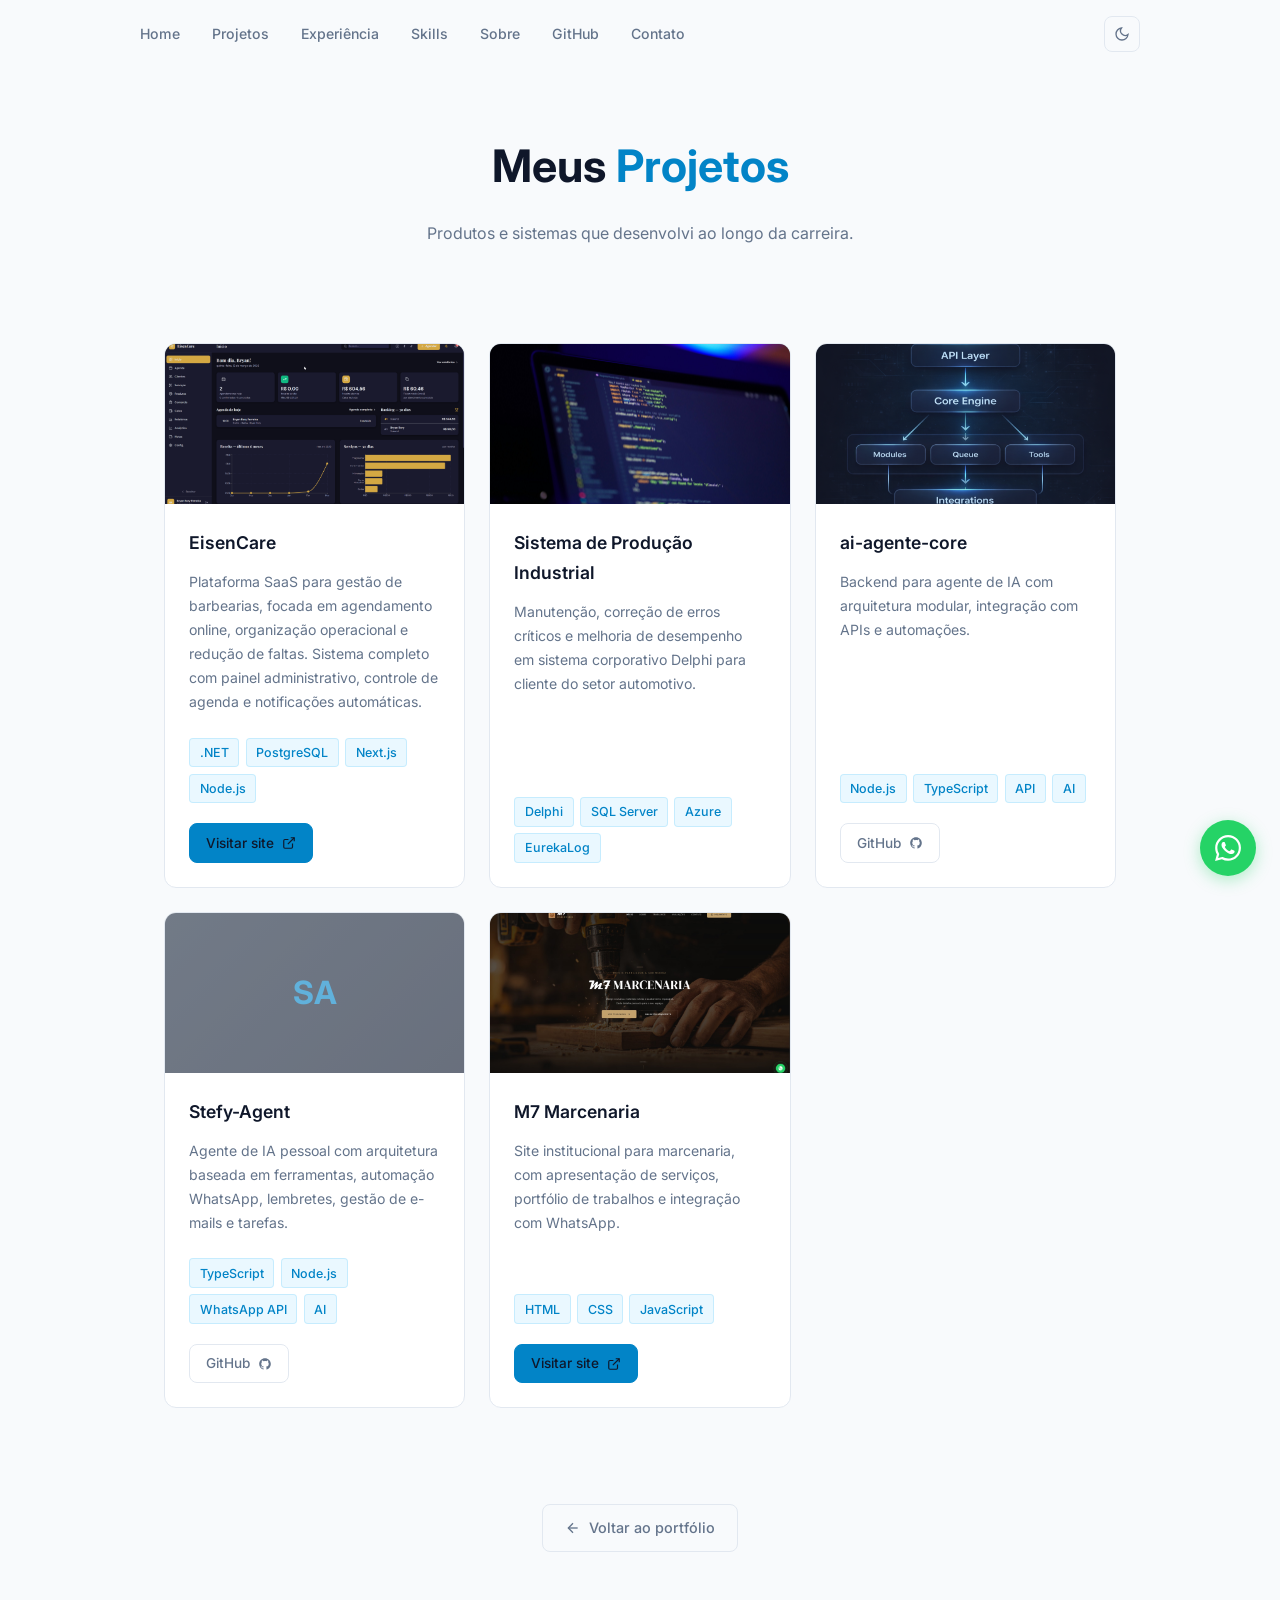
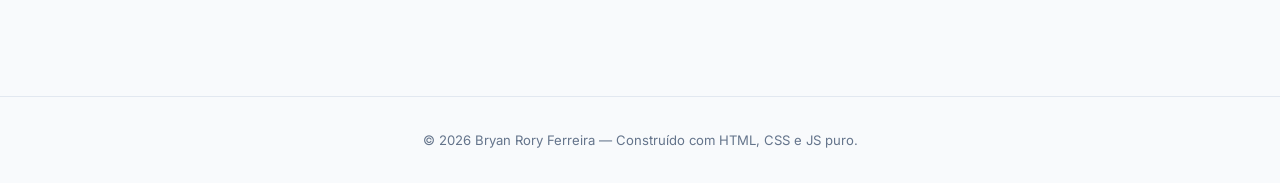
==== commit 4d676d61: "Reorder projects: EisenCare, Sistema Industrial, ai-agente-core, Stefy-Agent, M7 Marcenaria" ====
--- a/projetos.html
+++ b/projetos.html
@@ -101,7 +101,29 @@
             </div>
           </article>
 
-          <!-- PROJETO 2 — ai-agente-core -->
+          <!-- PROJETO 2 — Sistema de Produção Industrial (cliente terceiro) -->
+          <article class="project-card reveal">
+            <a href="projetos/sistema-industrial.html" class="project-card-link" aria-label="Ver detalhes do Sistema de Produção Industrial"></a>
+            <div class="project-img-wrap">
+              <img src="assets/projetos/sistema-industrial/principal.png" alt="Sistema de Produção Industrial" class="project-img" onerror="this.style.display='none'" />
+              <div class="project-img-placeholder"><span>SI</span></div>
+            </div>
+            <div class="project-body">
+              <h2 class="project-name">Sistema de Produção Industrial</h2>
+              <p class="project-desc">
+                Manutenção, correção de erros críticos e melhoria de desempenho em
+                sistema corporativo Delphi para cliente do setor automotivo.
+              </p>
+              <div class="stack-tags">
+                <span class="tag">Delphi</span>
+                <span class="tag">SQL Server</span>
+                <span class="tag">Azure</span>
+                <span class="tag">EurekaLog</span>
+              </div>
+            </div>
+          </article>
+
+          <!-- PROJETO 3 — ai-agente-core -->
           <article class="project-card reveal">
             <a href="projetos/ai-agente-core.html" class="project-card-link" aria-label="Ver detalhes do ai-agente-core"></a>
             <div class="project-img-wrap">
@@ -128,7 +150,7 @@
             </div>
           </article>
 
-          <!-- PROJETO 3 — Stefy-Agent (open source) -->
+          <!-- PROJETO 4 — Stefy-Agent (open source) -->
           <article class="project-card reveal">
             <a href="projetos/stefy-agent.html" class="project-card-link" aria-label="Ver detalhes do Stefy-Agent"></a>
             <div class="project-img-wrap">
@@ -156,7 +178,7 @@
             </div>
           </article>
 
-          <!-- PROJETO 4 — M7 Marcenaria (produto comercial) -->
+          <!-- PROJETO 5 — M7 Marcenaria (produto comercial) -->
           <article class="project-card reveal">
             <a href="projetos/m7marcenaria.html" class="project-card-link" aria-label="Ver detalhes do M7 Marcenaria"></a>
             <div class="project-img-wrap">
@@ -179,28 +201,6 @@
                   Visitar site
                   <svg viewBox="0 0 24 24" fill="none" stroke="currentColor" stroke-width="2" width="14" height="14"><path d="M18 13v6a2 2 0 0 1-2 2H5a2 2 0 0 1-2-2V8a2 2 0 0 1 2-2h6"/><polyline points="15,3 21,3 21,9"/><line x1="10" y1="14" x2="21" y2="3"/></svg>
                 </a>
-              </div>
-            </div>
-          </article>
-
-          <!-- PROJETO 5 — Sistema de Produção Industrial (cliente terceiro) -->
-          <article class="project-card reveal">
-            <a href="projetos/sistema-industrial.html" class="project-card-link" aria-label="Ver detalhes do Sistema de Produção Industrial"></a>
-            <div class="project-img-wrap">
-              <img src="assets/projetos/sistema-industrial/principal.png" alt="Sistema de Produção Industrial" class="project-img" onerror="this.style.display='none'" />
-              <div class="project-img-placeholder"><span>SI</span></div>
-            </div>
-            <div class="project-body">
-              <h2 class="project-name">Sistema de Produção Industrial</h2>
-              <p class="project-desc">
-                Manutenção, correção de erros críticos e melhoria de desempenho em
-                sistema corporativo Delphi para cliente do setor automotivo.
-              </p>
-              <div class="stack-tags">
-                <span class="tag">Delphi</span>
-                <span class="tag">SQL Server</span>
-                <span class="tag">Azure</span>
-                <span class="tag">EurekaLog</span>
               </div>
             </div>
           </article>
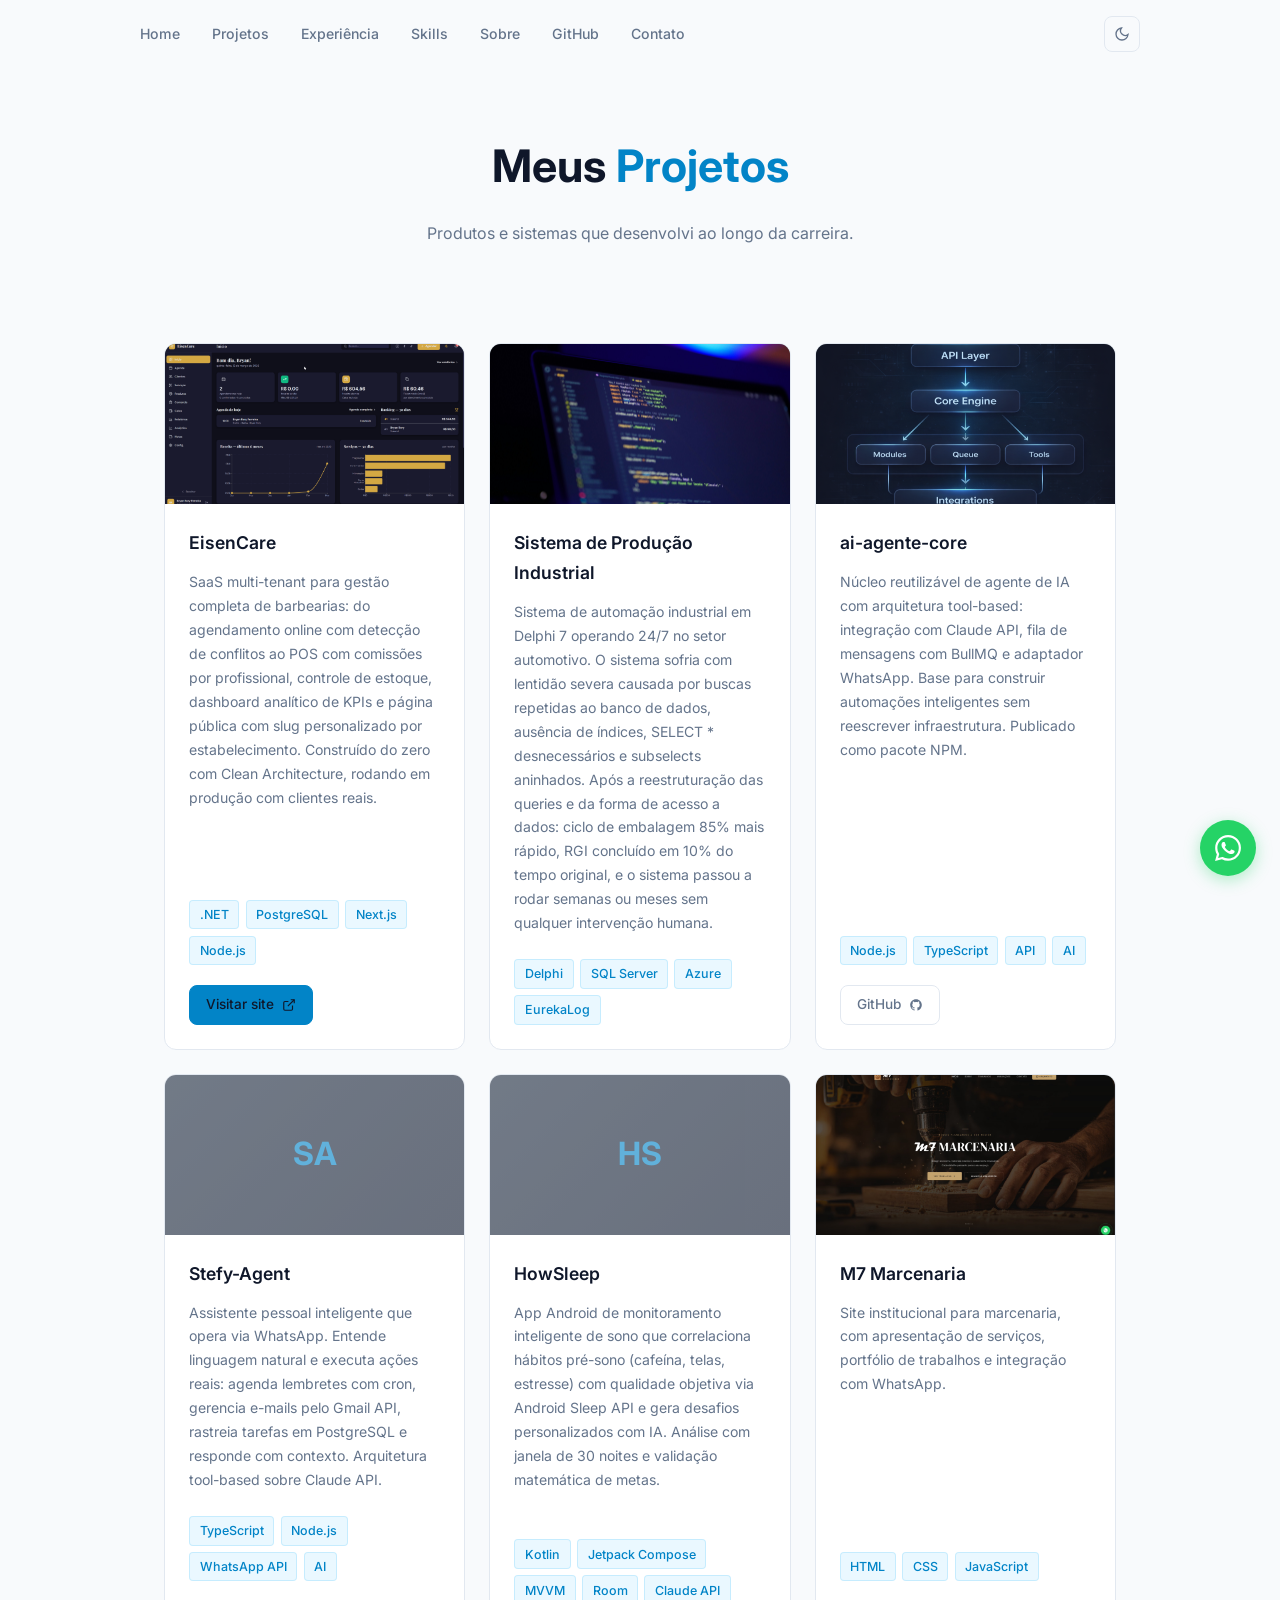
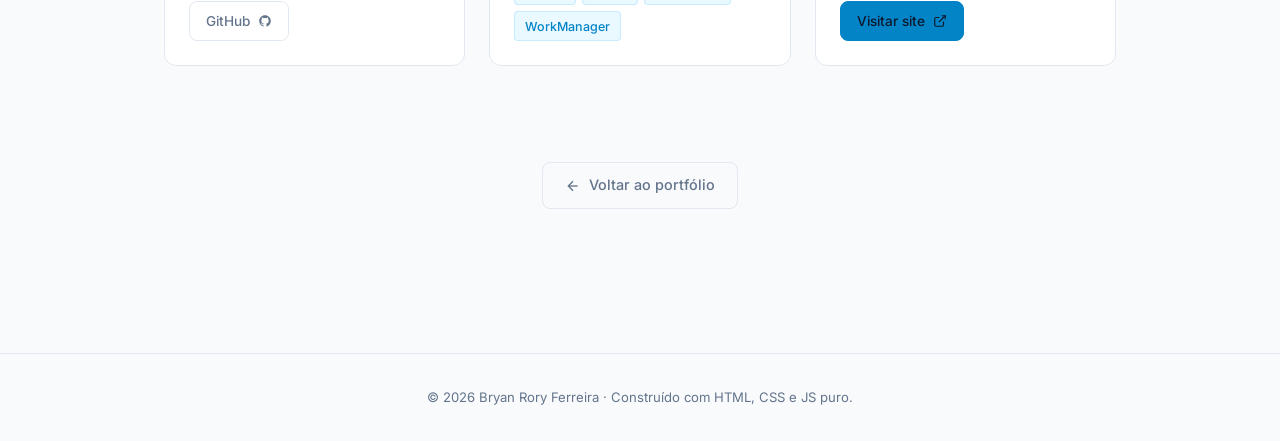
==== commit 12e48e13: "Major portfolio refresh: seniority, AI expertise, section reorder and content improvements - Update " ====
--- a/projetos.html
+++ b/projetos.html
@@ -3,17 +3,17 @@
 <head>
   <meta charset="UTF-8" />
   <meta name="viewport" content="width=device-width, initial-scale=1.0" />
-  <meta name="description" content="Projetos de Bryan Rory Ferreira — Engenheiro de Software. Produtos SaaS, sistemas corporativos e mais." />
+  <meta name="description" content="Projetos de Bryan Rory Ferreira: produtos SaaS, sistemas corporativos, agentes de IA e mais." />
   <meta name="author" content="Bryan Rory Ferreira" />
   <meta name="keywords" content="projetos, portfólio, engenheiro de software, SaaS, EisenCare, .NET, Next.js, Bryan Rory Ferreira" />
   <meta name="robots" content="index, follow" />
   <link rel="canonical" href="https://bryanrory.github.io/projetos.html" />
-  <meta property="og:title" content="Projetos — Bryan Rory Ferreira" />
-  <meta property="og:description" content="Projetos de Bryan Rory Ferreira — Engenheiro de Software especializado em .NET, Delphi e SaaS." />
+  <meta property="og:title" content="Projetos | Bryan Rory Ferreira" />
+  <meta property="og:description" content="Projetos de Bryan Rory Ferreira, Senior Systems Analyst & AI Engineer especializado em .NET, Delphi e SaaS." />
   <meta property="og:type" content="website" />
   <meta property="og:url" content="https://bryanrory.github.io/projetos.html" />
   <meta property="og:image" content="https://bryanrory.github.io/assets/foto.jpg" />
-  <title>Projetos — Bryan Rory Ferreira</title>
+  <title>Projetos | Bryan Rory Ferreira</title>
   <link rel="stylesheet" href="style.css" />
   <link rel="preconnect" href="https://fonts.googleapis.com" />
   <link href="https://fonts.googleapis.com/css2?family=Inter:wght@300;400;500;600;700&display=swap" rel="stylesheet" />
@@ -73,7 +73,7 @@
             <div class="project-img-wrap">
               <img
                 src="assets/projetos/eisencare.png"
-                alt="EisenCare — Plataforma SaaS para barbearias"
+                alt="EisenCare, plataforma SaaS para barbearias"
                 class="project-img"
                 onerror="this.style.display='none'"
               />
@@ -82,9 +82,7 @@
             <div class="project-body">
               <h2 class="project-name">EisenCare</h2>
               <p class="project-desc">
-                Plataforma SaaS para gestão de barbearias, focada em agendamento online,
-                organização operacional e redução de faltas. Sistema completo com painel
-                administrativo, controle de agenda e notificações automáticas.
+                SaaS multi-tenant para gestão completa de barbearias: do agendamento online com detecção de conflitos ao POS com comissões por profissional, controle de estoque, dashboard analítico de KPIs e página pública com slug personalizado por estabelecimento. Construído do zero com Clean Architecture, rodando em produção com clientes reais.
               </p>
               <div class="stack-tags">
                 <span class="tag">.NET</span>
@@ -111,8 +109,7 @@
             <div class="project-body">
               <h2 class="project-name">Sistema de Produção Industrial</h2>
               <p class="project-desc">
-                Manutenção, correção de erros críticos e melhoria de desempenho em
-                sistema corporativo Delphi para cliente do setor automotivo.
+                Sistema de automação industrial em Delphi 7 operando 24/7 no setor automotivo. O sistema sofria com lentidão severa causada por buscas repetidas ao banco de dados, ausência de índices, SELECT * desnecessários e subselects aninhados. Após a reestruturação das queries e da forma de acesso a dados: ciclo de embalagem 85% mais rápido, RGI concluído em 10% do tempo original, e o sistema passou a rodar semanas ou meses sem qualquer intervenção humana.
               </p>
               <div class="stack-tags">
                 <span class="tag">Delphi</span>
@@ -133,7 +130,7 @@
             <div class="project-body">
               <h2 class="project-name">ai-agente-core</h2>
               <p class="project-desc">
-                Backend para agente de IA com arquitetura modular, integração com APIs e automações.
+                Núcleo reutilizável de agente de IA com arquitetura tool-based: integração com Claude API, fila de mensagens com BullMQ e adaptador WhatsApp. Base para construir automações inteligentes sem reescrever infraestrutura. Publicado como pacote NPM.
               </p>
               <div class="stack-tags">
                 <span class="tag">Node.js</span>
@@ -160,8 +157,7 @@
             <div class="project-body">
               <h2 class="project-name">Stefy-Agent</h2>
               <p class="project-desc">
-                Agente de IA pessoal com arquitetura baseada em ferramentas, automação WhatsApp,
-                lembretes, gestão de e-mails e tarefas.
+                Assistente pessoal inteligente que opera via WhatsApp. Entende linguagem natural e executa ações reais: agenda lembretes com cron, gerencia e-mails pelo Gmail API, rastreia tarefas em PostgreSQL e responde com contexto. Arquitetura tool-based sobre Claude API.
               </p>
               <div class="stack-tags">
                 <span class="tag">TypeScript</span>
@@ -178,11 +174,36 @@
             </div>
           </article>
 
-          <!-- PROJETO 5 — M7 Marcenaria (produto comercial) -->
+          <!-- PROJETO 5 — HowSleep (app Android) -->
+          <article class="project-card reveal">
+            <a href="projetos/howsleep.html" class="project-card-link" aria-label="Ver detalhes do HowSleep"></a>
+            <div class="project-img-wrap">
+              <img src="assets/projetos/howsleep.png" alt="HowSleep" class="project-img" onerror="this.style.display='none'" />
+              <div class="project-img-placeholder"><span>HS</span></div>
+            </div>
+            <div class="project-body">
+              <h2 class="project-name">HowSleep</h2>
+              <p class="project-desc">
+                App Android de monitoramento inteligente de sono que correlaciona hábitos pré-sono
+                (cafeína, telas, estresse) com qualidade objetiva via Android Sleep API e gera desafios
+                personalizados com IA. Análise com janela de 30 noites e validação matemática de metas.
+              </p>
+              <div class="stack-tags">
+                <span class="tag">Kotlin</span>
+                <span class="tag">Jetpack Compose</span>
+                <span class="tag">MVVM</span>
+                <span class="tag">Room</span>
+                <span class="tag">Claude API</span>
+                <span class="tag">WorkManager</span>
+              </div>
+            </div>
+          </article>
+
+          <!-- PROJETO 6 — M7 Marcenaria (produto comercial) -->
           <article class="project-card reveal">
             <a href="projetos/m7marcenaria.html" class="project-card-link" aria-label="Ver detalhes do M7 Marcenaria"></a>
             <div class="project-img-wrap">
-              <img src="assets/projetos/m7marcenaria/m7marcenaria.png" alt="M7 Marcenaria — Site institucional" class="project-img" onerror="this.style.display='none'" />
+              <img src="assets/projetos/m7marcenaria/m7marcenaria.png" alt="M7 Marcenaria, site institucional" class="project-img" onerror="this.style.display='none'" />
               <div class="project-img-placeholder"><span>M7</span></div>
             </div>
             <div class="project-body">
@@ -226,7 +247,7 @@
   <!-- ===================== FOOTER ===================== -->
   <footer class="footer">
     <div class="container">
-      <p>© <span id="year"></span> Bryan Rory Ferreira — Construído com HTML, CSS e JS puro.</p>
+      <p>© <span id="year"></span> Bryan Rory Ferreira · Construído com HTML, CSS e JS puro.</p>
     </div>
   </footer>
 
